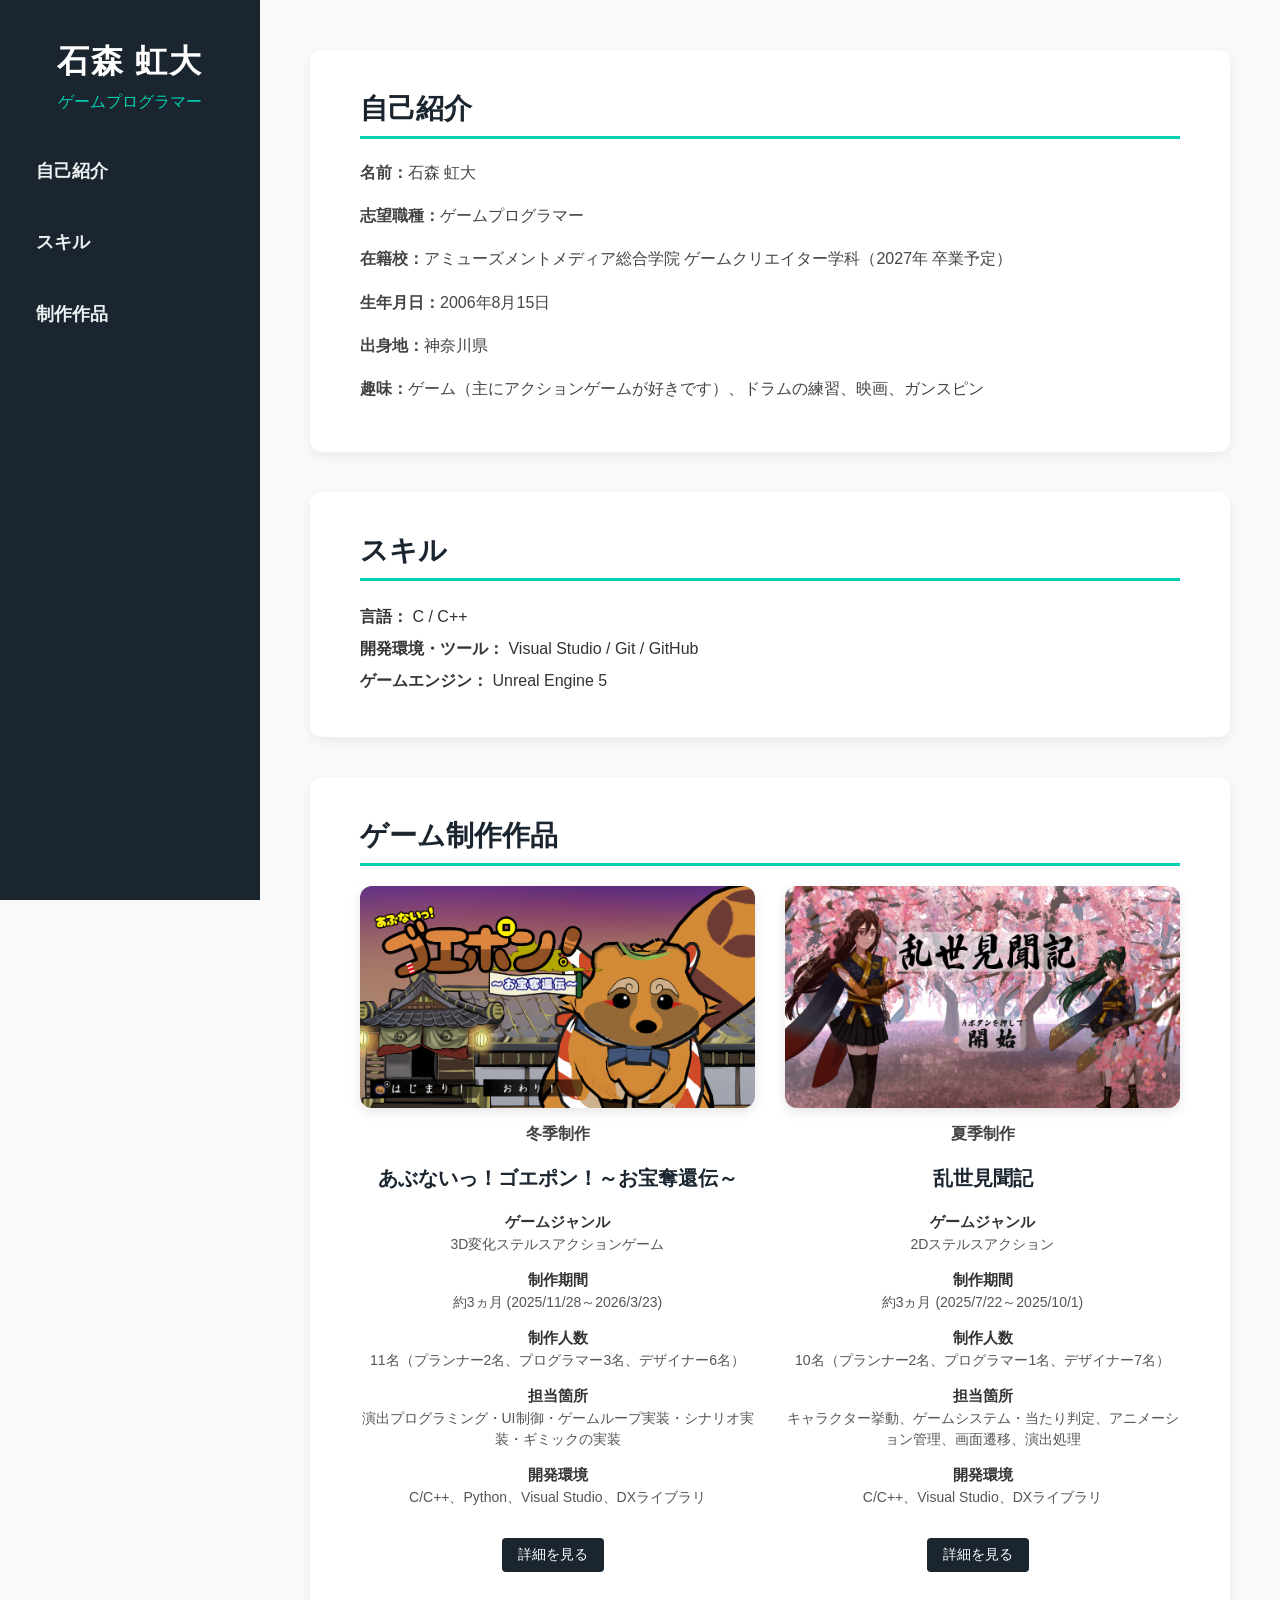
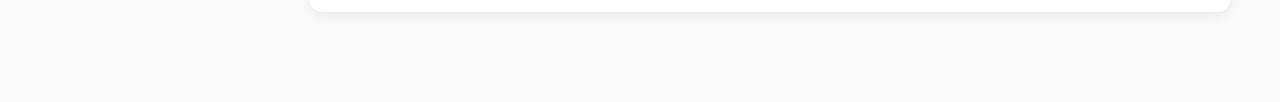
==== index.html @ 545ba7e9 "Update index.html" ====
<!DOCTYPE html>
<html lang="ja">
<head>
    <meta charset="UTF-8">
    <meta name="viewport" content="width=device-width, initial-scale=1.0">
    <title>石森虹大 - ポートフォリオ</title>
    <!-- 外部CSSの読み込み -->
    <link rel="stylesheet" href="style.css">
</head>
<body class="site-body">

    <!-- サイドバー -->
    <aside class="sidebar">
        <h1>石森 虹大</h1>
        <div class="subtitle">ゲームプログラマー</div>
        <nav>
            <ul>
                <li><a href="#about">自己紹介</a></li>
                <li><a href="#skills">スキル</a></li>
                <li><a href="#works">制作作品</a></li>
            </ul>
        </nav>
    </aside>

    <!-- メインエリア -->
    <main class="top-content">

        <!-- 自己紹介 -->
        <section id="about" class="top-section">
            <h2>自己紹介</h2>
            <p><strong>名前：</strong>石森 虹大</p>
            <p><strong>志望職種：</strong>ゲームプログラマー</p>
            <p><strong>在籍校：</strong>アミューズメントメディア総合学院 ゲームクリエイター学科（2027年 卒業予定）</p>
            <p><strong>生年月日：</strong>2006年8月15日</p>
            <p><strong>出身地：</strong>神奈川県</p>
            <p><strong>趣味：</strong>ゲーム（主にアクションゲームが好きです）、ドラムの練習、映画、ガンスピン</p>
        </section>

        <!-- スキル -->
        <section id="skills" class="top-section">
            <h2>スキル</h2>
            <ul class="skill-list">
                <li><strong>言語：</strong> C / C++</li>
                <li><strong>開発環境・ツール：</strong> Visual Studio / Git / GitHub</li>
                <li><strong>ゲームエンジン：</strong> Unreal Engine 5</li>
            </ul>
        </section>

        <!-- 作品紹介 -->
        <section id="works" class="top-section">
            <h2>ゲーム制作作品</h2>
            
            <div class="works-grid">
                <!-- ゴエポン -->
                <article class="work-card">
                    <img src="game1.png" alt="あぶないっ！ゴエポン！～お宝奪還伝～">
                    <div class="work-season">冬季制作</div>
                    <h3 class="work-title">あぶないっ！ゴエポン！～お宝奪還伝～</h3>
                    
                    <div class="work-info-group">
                        <span class="work-info-label">ゲームジャンル</span>
                        <p class="work-info-value">3D変化ステルスアクションゲーム</p>
                    </div>
                    <div class="work-info-group">
                        <span class="work-info-label">制作期間</span>
                        <p class="work-info-value">約3ヵ月 (2025/11/28～2026/3/23)</p>
                    </div>
                    <div class="work-info-group">
                        <span class="work-info-label">制作人数</span>
                        <p class="work-info-value">11名（プランナー2名、プログラマー3名、デザイナー6名）</p>
                    </div>
                    <div class="work-info-group">
                        <span class="work-info-label">担当箇所</span>
                        <p class="work-info-value">演出プログラミング・UI制御・ゲームループ実装・シナリオ実装・ギミックの実装</p>
                    </div>
                    <div class="work-info-group">
                        <span class="work-info-label">開発環境</span>
                        <p class="work-info-value">C/C++、Python、Visual Studio、DXライブラリ</p>
                    </div>

                    <div style="margin-top: 20px;">
                        <a href="goepon.html" class="btn">詳細を見る</a>
                    </div>
                </article>

                <!-- 乱世見聞記 -->
                <article class="work-card">
                    <img src="Ransekenbunki.png" alt="乱世見聞記">
                    <div class="work-season">夏季制作</div>
                    <h3 class="work-title">乱世見聞記</h3>
                    
                    <div class="work-info-group">
                        <span class="work-info-label">ゲームジャンル</span>
                        <p class="work-info-value">2Dステルスアクション</p>
                    </div>
                    <div class="work-info-group">
                        <span class="work-info-label">制作期間</span>
                        <p class="work-info-value">約3ヵ月 (2025/7/22～2025/10/1)</p>
                    </div>
                    <div class="work-info-group">
                        <span class="work-info-label">制作人数</span>
                        <p class="work-info-value">10名（プランナー2名、プログラマー1名、デザイナー7名）</p>
                    </div>
                    <div class="work-info-group">
                        <span class="work-info-label">担当箇所</span>
                        <p class="work-info-value">キャラクター挙動、ゲームシステム・当たり判定、アニメーション管理、画面遷移、演出処理</p>
                    </div>
                    <div class="work-info-group">
                        <span class="work-info-label">開発環境</span>
                        <p class="work-info-value">C/C++、Visual Studio、DXライブラリ</p>
                    </div>

                    <div style="margin-top: 20px;">
                        <a href="ranse.html" class="btn">詳細を見る</a>
                    </div>
                </article>
            </div>
        </section>

    </main>

</body>
</html>
---- style.css ----
@charset "UTF-8";

/* ==========================================================================
   1. 基本・リセット設定
   ========================================================================== */
* {
    box-sizing: border-box;
}

body {
    margin: 0;
    padding: 0;
    font-family: 'Segoe UI', Tahoma, Geneva, Verdana, sans-serif;
    color: #333;
    background-color: #f9f9f9;
}

p {
    font-size: 16px;
    line-height: 1.7;
    color: #444444;
    margin-bottom: 10px;
}

ul {
    line-height: 1.8;
    padding-left: 20px;
    margin-bottom: 20px;
}

/* ==========================================================================
   2. 共通コンポーネント（ボタン・タグ・見出し）
   ========================================================================== */
/* 共通ボタン */
.btn {
    display: inline-block;
    padding: 8px 16px;
    background-color: #1a252f;
    color: #fff;
    text-decoration: none;
    border-radius: 4px;
    font-size: 14px;
    transition: background-color 0.2s;
    margin-right: 10px;
    margin-top: 10px;
}

.btn:hover {
    background-color: #00d1b2;
}

.back-btn {
    background-color: #7f8c8d;
}

/* 技術タグ */
.tech-tag {
    display: inline-block;
    background: #eef9f6;
    color: #009688;
    padding: 4px 10px;
    border-radius: 4px;
    font-size: 13px;
    font-weight: bold;
    margin-right: 6px;
    margin-top: 5px;
}

/* 詳細ページの見出し */
.main-title {
    font-size: 32px;
    color: #1a252f;
    border-bottom: 3px solid #00d1b2;
    padding-bottom: 8px;
    margin-top: 20px;
}

.section-title {
    font-size: 26px;
    color: #1a252f;
    border-bottom: 3px solid #00d1b2;
    padding-bottom: 8px;
    margin-top: 60px;
    margin-bottom: 25px;
}

.detail-h2 {
    font-size: 24px;
    color: #2c3e50;
    margin-top: 35px;
    margin-bottom: 15px;
    width: fit-content;
    border-left: 6px solid #00d1b2;
    padding-left: 14px;
    border-bottom: 2px solid #ccc;
    padding-bottom: 6px;
}

.detail-h3 {
    font-size: 20px;
    color: #333333;
    margin-top: 35px;
    margin-bottom: 10px;
    font-weight: bold;
}

/* ==========================================================================
   3. index.html（TOPページ）用レイアウト
   ========================================================================== */
.site-body {
    display: flex;
}

/* サイドバー */
.sidebar {
    width: 260px;
    background-color: #1a252f;
    color: #ffffff;
    min-height: 100vh;
    padding: 30px 20px;
    position: fixed;
    top: 0;
    left: 0;
}

.sidebar h1 {
    font-size: 32px;
    font-weight: bold;
    text-align: center;
    margin: 10px 0 8px 0;
    letter-spacing: 2px;
}

.sidebar .subtitle {
    font-size: 16px;
    color: #00d1b2;
    text-align: center;
    margin-bottom: 30px;
}

.sidebar nav ul {
    list-style: none;
    padding: 0;
    margin: 0;
}

.sidebar nav li {
    margin-bottom: 15px;
}

.sidebar nav a {
    color: #ecf0f1;
    text-decoration: none;
    font-weight: bold;
    display: block;
    font-size: 18px;
    padding: 12px 16px;
    border-radius: 4px;
    transition: background-color 0.2s, color 0.2s;
}

.sidebar nav a:hover {
    background-color: #2c3e50;
    color: #00d1b2;
}

/* TOPコンテンツエリア */
.top-content {
    margin-left: 260px;
    width: calc(100% - 260px);
    max-width: 1200px;
    padding: 50px;
}

.top-section {
    background: #ffffff;
    padding: 40px 50px;
    margin-bottom: 40px;
    border-radius: 12px;
    box-shadow: 0 4px 12px rgba(0,0,0,0.06);
}

.top-section h2 {
    font-size: 28px;
    color: #1a252f;
    border-bottom: 3px solid #00d1b2;
    padding-bottom: 8px;
    margin-top: 0;
    margin-bottom: 20px;
}

.skill-list {
    list-style: none;
    padding: 0;
    margin: 0;
    line-height: 2;
}

/* 作品カード（TOP） */
.works-grid {
    display: grid;
    grid-template-columns: repeat(2, 1fr);
    gap: 30px;
    margin-top: 20px;
}

.work-card {
    background-color: #ffffff;
    text-align: center;
    padding: 0;
}

.work-card img {
    width: 100%;
    height: auto;
    border-radius: 12px;
    box-shadow: 0 4px 12px rgba(0, 0, 0, 0.1);
    display: block;
    margin: 0 auto 16px auto;
}

.work-season {
    font-size: 16px;
    font-weight: bold;
    color: #444;
    margin-bottom: 8px;
}

.work-title {
    font-size: 20px;
    font-weight: bold;
    color: #1a252f;
    margin-bottom: 20px;
    min-height: 28px;
}

.work-info-group {
    margin-bottom: 16px;
}

.work-info-label {
    font-weight: bold;
    font-size: 15px;
    color: #333;
    display: block;
    margin-bottom: 2px;
}

.work-info-value {
    font-size: 14px;
    color: #555;
    line-height: 1.5;
    margin: 0;
}

/* ==========================================================================
   4. 詳細ページ共通レイアウト（goepon.html / ranse.html）
   ========================================================================== */
.container {
    max-width: 800px;
    margin: 0 auto;
    background: #ffffff;
    padding: 40px;
    border-radius: 8px;
    box-shadow: 0 2px 5px rgba(0,0,0,0.05);
}

.header-img {
    width: 100%;
    max-width: 600px;
    height: auto;
    border-radius: 6px;
    margin: 20px auto;
    display: block;
}

.appeal-gif {
    max-width: 600px;
    width: 100%;
    height: auto;
    display: block;
    margin: 20px auto;
    border-radius: 8px;
    box-shadow: 0 4px 12px rgba(0, 0, 0, 0.1);
}

/* メディア表示グリッド（動画・Tiled画像用） */
.media-grid {
    display: flex;
    flex-wrap: wrap;
    gap: 16px;
    justify-content: center;
    margin: 20px 0 30px 0;
}

.media-item {
    flex: 1;
    min-width: 200px;
    max-width: 300px;
    text-align: center;
    margin: 0;
}

.media-item video, 
.media-item img {
    width: 100%;
    height: auto;
    border-radius: 8px;
    box-shadow: 0 4px 12px rgba(0, 0, 0, 0.1);
}

.media-caption {
    font-size: 15px;
    font-weight: bold;
    margin-top: 8px;
    color: #555;
}

.two-column-grid {
    display: flex;
    gap: 20px;
    justify-content: center;
    margin: 20px 0;
}

.two-column-grid .media-item {
    max-width: 48%;
}

.image-container {
    margin: 20px 0;
    text-align: center;
}

.portfolio-img {
    max-width: 100%;
    height: auto;
    border-radius: 6px;
}

/* ==========================================================================
   5. レスポンシブ対応 (スマホ表示)
   ========================================================================== */
@media (max-width: 768px) {
    .site-body {
        flex-direction: column;
    }
    .sidebar {
        position: relative;
        width: 100%;
        min-height: auto;
    }
    .top-content {
        margin-left: 0;
        width: 100%;
        padding: 20px;
    }
    .works-grid {
        grid-template-columns: 1fr;
    }
    .two-column-grid .media-item {
        max-width: 100%;
    }
}
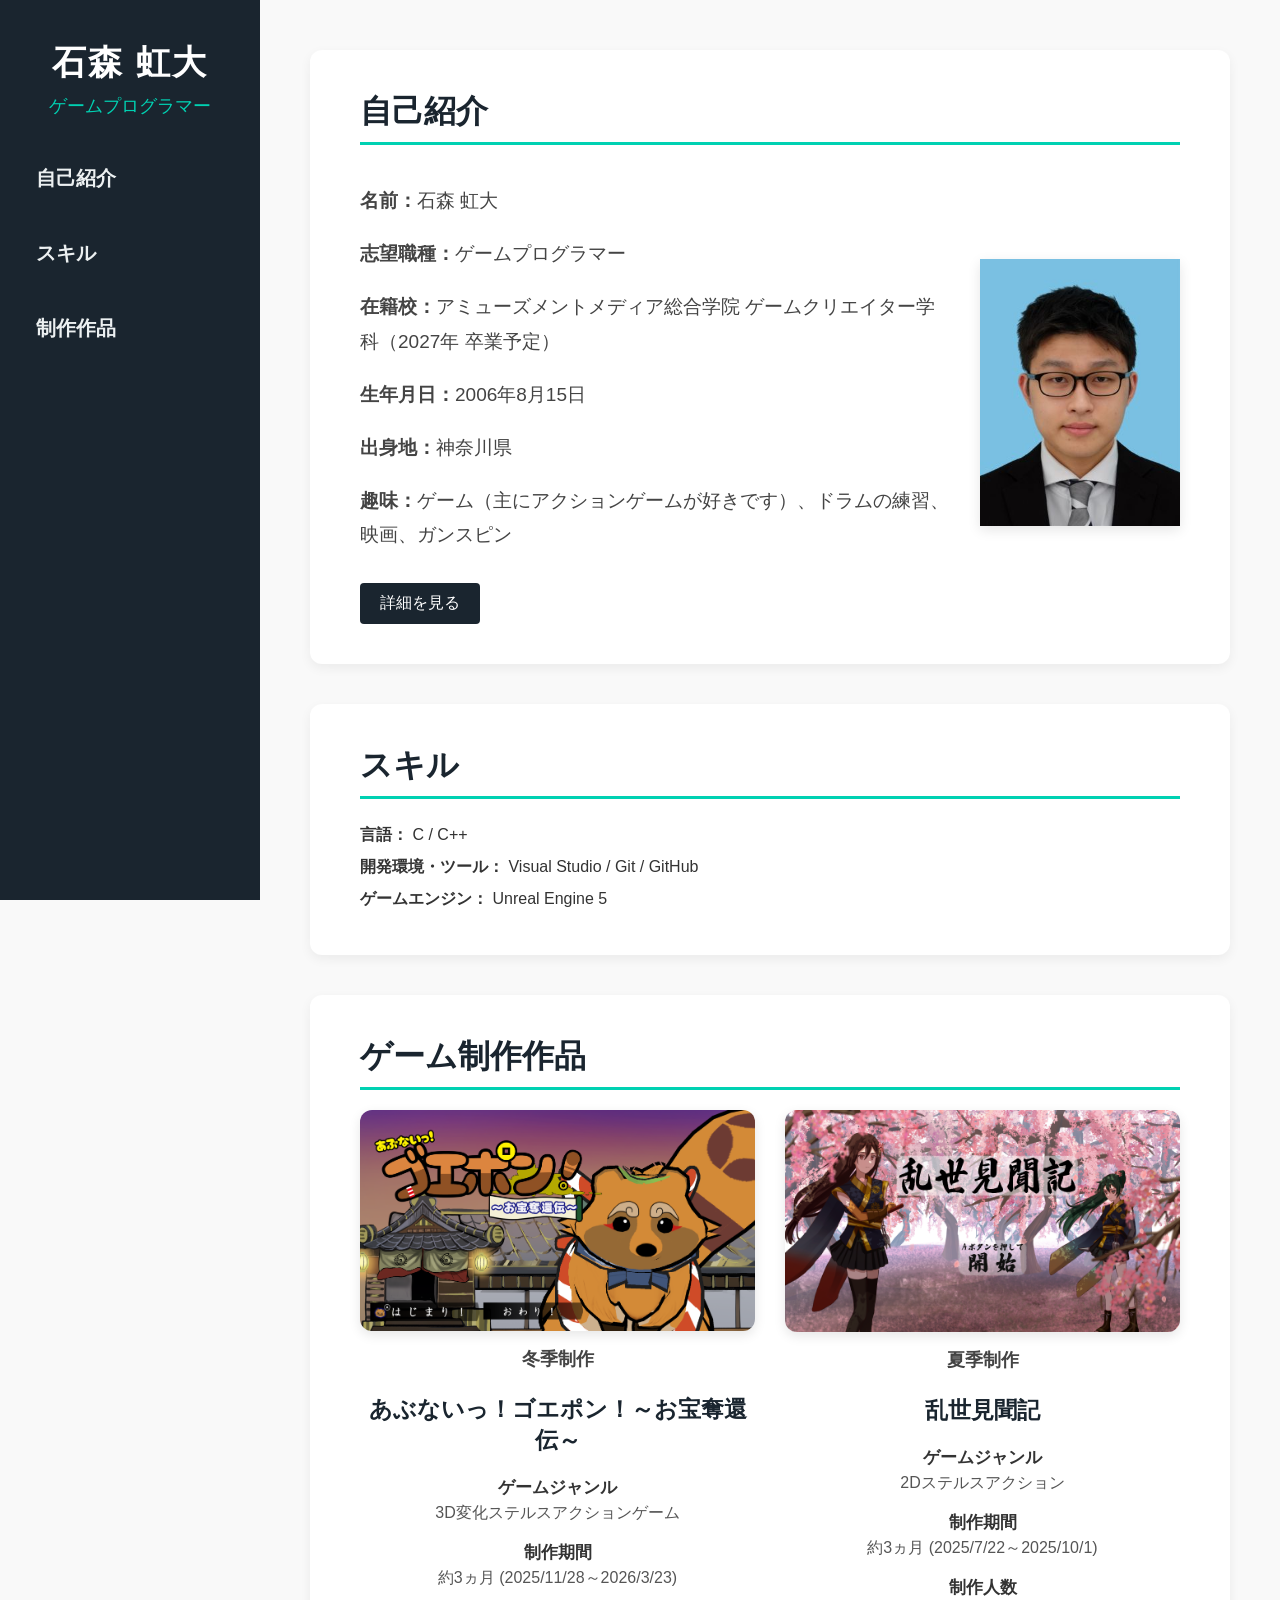
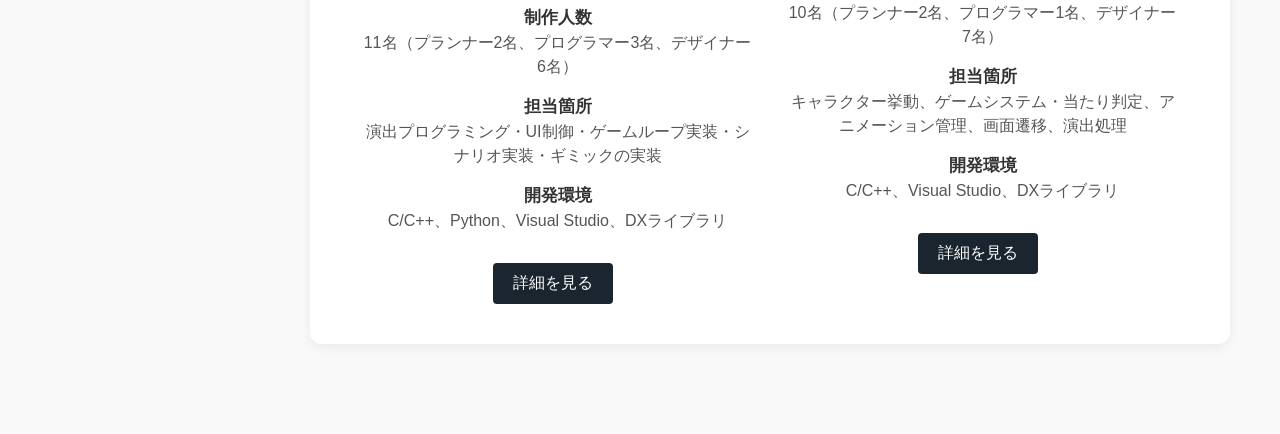
==== commit d054d09f: "石森虹大の詳細ページ 基礎の部分を記入 ゲーム,映画以外の趣味のことを記入完了 次回は残りの写真を書くのとゲーム映画のことを書く" ====
--- a/index.html
+++ b/index.html
@@ -28,12 +28,26 @@
         <!-- 自己紹介 -->
         <section id="about" class="top-section">
             <h2>自己紹介</h2>
-            <p><strong>名前：</strong>石森 虹大</p>
-            <p><strong>志望職種：</strong>ゲームプログラマー</p>
-            <p><strong>在籍校：</strong>アミューズメントメディア総合学院 ゲームクリエイター学科（2027年 卒業予定）</p>
-            <p><strong>生年月日：</strong>2006年8月15日</p>
-            <p><strong>出身地：</strong>神奈川県</p>
-            <p><strong>趣味：</strong>ゲーム（主にアクションゲームが好きです）、ドラムの練習、映画、ガンスピン</p>
+            <div class="about-container">
+                <!-- 写真エリア -->
+                <div class="about-image">
+                    <img src="res/profile.png" alt="石森 虹大の写真">
+                </div>
+                <!-- テキストエリア -->
+                <div class="about-text">
+                    <p><strong>名前：</strong>石森 虹大</p>
+                    <p><strong>志望職種：</strong>ゲームプログラマー</p>
+                    <p><strong>在籍校：</strong>アミューズメントメディア総合学院 ゲームクリエイター学科（2027年 卒業予定）</p>
+                    <p><strong>生年月日：</strong>2006年8月15日</p>
+                    <p><strong>出身地：</strong>神奈川県</p>
+                    <p><strong>趣味：</strong>ゲーム（主にアクションゲームが好きです）、ドラムの練習、映画、ガンスピン</p>
+
+                    <!-- 詳細情報 -->
+                    <div style="margin-top: 20px;">
+                        <a href="mypage.html" class="btn">詳細を見る</a>
+                    </div>
+                </div>
+            </div>
         </section>
 
         <!-- スキル -->
@@ -49,14 +63,14 @@
         <!-- 作品紹介 -->
         <section id="works" class="top-section">
             <h2>ゲーム制作作品</h2>
-            
+
             <div class="works-grid">
                 <!-- ゴエポン -->
                 <article class="work-card">
                     <img src="game1.png" alt="あぶないっ！ゴエポン！～お宝奪還伝～">
                     <div class="work-season">冬季制作</div>
                     <h3 class="work-title">あぶないっ！ゴエポン！～お宝奪還伝～</h3>
-                    
+
                     <div class="work-info-group">
                         <span class="work-info-label">ゲームジャンル</span>
                         <p class="work-info-value">3D変化ステルスアクションゲーム</p>
@@ -88,7 +102,7 @@
                     <img src="Ransekenbunki.png" alt="乱世見聞記">
                     <div class="work-season">夏季制作</div>
                     <h3 class="work-title">乱世見聞記</h3>
-                    
+
                     <div class="work-info-group">
                         <span class="work-info-label">ゲームジャンル</span>
                         <p class="work-info-value">2Dステルスアクション</p>
--- a/style.css
+++ b/style.css
@@ -3,11 +3,13 @@
 /* ==========================================================================
    1. 基本・リセット設定
    ========================================================================== */
-* {
+*
+{
     box-sizing: border-box;
 }
 
-body {
+body
+{
     margin: 0;
     padding: 0;
     font-family: 'Segoe UI', Tahoma, Geneva, Verdana, sans-serif;
@@ -15,14 +17,16 @@
     background-color: #f9f9f9;
 }
 
-p {
-    font-size: 16px;
-    line-height: 1.7;
+p
+{
+    font-size: 19px;
+    line-height: 1.8;
     color: #444444;
     margin-bottom: 10px;
 }
 
-ul {
+ul
+{
     line-height: 1.8;
     padding-left: 20px;
     margin-bottom: 20px;
@@ -32,51 +36,57 @@
    2. 共通コンポーネント（ボタン・タグ・見出し）
    ========================================================================== */
 /* 共通ボタン */
-.btn {
+.btn
+{
     display: inline-block;
-    padding: 8px 16px;
+    padding: 10px 20px;
     background-color: #1a252f;
     color: #fff;
     text-decoration: none;
     border-radius: 4px;
-    font-size: 14px;
+    font-size: 16px;
     transition: background-color 0.2s;
     margin-right: 10px;
     margin-top: 10px;
 }
 
-.btn:hover {
-    background-color: #00d1b2;
-}
-
-.back-btn {
+    .btn:hover
+    {
+        background-color: #00d1b2;
+    }
+
+.back-btn
+{
     background-color: #7f8c8d;
 }
 
 /* 技術タグ */
-.tech-tag {
+.tech-tag
+{
     display: inline-block;
     background: #eef9f6;
     color: #009688;
     padding: 4px 10px;
     border-radius: 4px;
-    font-size: 13px;
+    font-size: 15px;
     font-weight: bold;
     margin-right: 6px;
     margin-top: 5px;
 }
 
 /* 詳細ページの見出し */
-.main-title {
-    font-size: 32px;
+.main-title
+{
+    font-size: 36px;
     color: #1a252f;
     border-bottom: 3px solid #00d1b2;
     padding-bottom: 8px;
     margin-top: 20px;
 }
 
-.section-title {
-    font-size: 26px;
+.section-title
+{
+    font-size: 30px;
     color: #1a252f;
     border-bottom: 3px solid #00d1b2;
     padding-bottom: 8px;
@@ -84,8 +94,9 @@
     margin-bottom: 25px;
 }
 
-.detail-h2 {
-    font-size: 24px;
+.detail-h2
+{
+    font-size: 28px;
     color: #2c3e50;
     margin-top: 35px;
     margin-bottom: 15px;
@@ -96,8 +107,9 @@
     padding-bottom: 6px;
 }
 
-.detail-h3 {
-    font-size: 20px;
+.detail-h3
+{
+    font-size: 23px;
     color: #333333;
     margin-top: 35px;
     margin-bottom: 10px;
@@ -107,12 +119,14 @@
 /* ==========================================================================
    3. index.html（TOPページ）用レイアウト
    ========================================================================== */
-.site-body {
+.site-body
+{
     display: flex;
 }
 
 /* サイドバー */
-.sidebar {
+.sidebar
+{
     width: 260px;
     background-color: #1a252f;
     color: #ffffff;
@@ -123,56 +137,64 @@
     left: 0;
 }
 
-.sidebar h1 {
-    font-size: 32px;
-    font-weight: bold;
-    text-align: center;
-    margin: 10px 0 8px 0;
-    letter-spacing: 2px;
-}
-
-.sidebar .subtitle {
-    font-size: 16px;
-    color: #00d1b2;
-    text-align: center;
-    margin-bottom: 30px;
-}
-
-.sidebar nav ul {
-    list-style: none;
-    padding: 0;
-    margin: 0;
-}
-
-.sidebar nav li {
-    margin-bottom: 15px;
-}
-
-.sidebar nav a {
-    color: #ecf0f1;
-    text-decoration: none;
-    font-weight: bold;
-    display: block;
-    font-size: 18px;
-    padding: 12px 16px;
-    border-radius: 4px;
-    transition: background-color 0.2s, color 0.2s;
-}
-
-.sidebar nav a:hover {
-    background-color: #2c3e50;
-    color: #00d1b2;
-}
+    .sidebar h1
+    {
+        font-size: 34px;
+        font-weight: bold;
+        text-align: center;
+        margin: 10px 0 8px 0;
+        letter-spacing: 2px;
+    }
+
+    .sidebar .subtitle
+    {
+        font-size: 18px;
+        color: #00d1b2;
+        text-align: center;
+        margin-bottom: 30px;
+    }
+
+    .sidebar nav ul
+    {
+        list-style: none;
+        padding: 0;
+        margin: 0;
+    }
+
+    .sidebar nav li
+    {
+        margin-bottom: 15px;
+    }
+
+    .sidebar nav a
+    {
+        color: #ecf0f1;
+        text-decoration: none;
+        font-weight: bold;
+        display: block;
+        font-size: 20px;
+        padding: 12px 16px;
+        border-radius: 4px;
+        transition: background-color 0.2s, color 0.2s;
+    }
+
+        .sidebar nav a:hover
+        {
+            background-color: #2c3e50;
+            color: #00d1b2;
+        }
 
 /* TOPコンテンツエリア */
-.top-content {
+.top-content
+{
     margin-left: 260px;
     width: calc(100% - 260px);
     max-width: 1200px;
     padding: 50px;
 }
 
-.top-section {
+.top-section
+{
     background: #ffffff;
     padding: 40px 50px;
     margin-bottom: 40px;
@@ -180,16 +202,18 @@
     box-shadow: 0 4px 12px rgba(0,0,0,0.06);
 }
 
-.top-section h2 {
-    font-size: 28px;
-    color: #1a252f;
-    border-bottom: 3px solid #00d1b2;
-    padding-bottom: 8px;
-    margin-top: 0;
-    margin-bottom: 20px;
-}
-
-.skill-list {
+    .top-section h2
+    {
+        font-size: 32px;
+        color: #1a252f;
+        border-bottom: 3px solid #00d1b2;
+        padding-bottom: 8px;
+        margin-top: 0;
+        margin-bottom: 20px;
+    }
+
+.skill-list
+{
     list-style: none;
     padding: 0;
     margin: 0;
@@ -197,57 +221,65 @@
 }
 
 /* 作品カード（TOP） */
-.works-grid {
+.works-grid
+{
     display: grid;
     grid-template-columns: repeat(2, 1fr);
     gap: 30px;
     margin-top: 20px;
 }
 
-.work-card {
+.work-card
+{
     background-color: #ffffff;
     text-align: center;
     padding: 0;
 }
 
-.work-card img {
-    width: 100%;
-    height: auto;
-    border-radius: 12px;
-    box-shadow: 0 4px 12px rgba(0, 0, 0, 0.1);
-    display: block;
-    margin: 0 auto 16px auto;
-}
-
-.work-season {
-    font-size: 16px;
+    .work-card img
+    {
+        width: 100%;
+        height: auto;
+        border-radius: 12px;
+        box-shadow: 0 4px 12px rgba(0, 0, 0, 0.1);
+        display: block;
+        margin: 0 auto 16px auto;
+    }
+
+.work-season
+{
+    font-size: 18px;
     font-weight: bold;
     color: #444;
     margin-bottom: 8px;
 }
 
-.work-title {
-    font-size: 20px;
+.work-title
+{
+    font-size: 23px;
     font-weight: bold;
     color: #1a252f;
     margin-bottom: 20px;
     min-height: 28px;
 }
 
-.work-info-group {
+.work-info-group
+{
     margin-bottom: 16px;
 }
 
-.work-info-label {
-    font-weight: bold;
-    font-size: 15px;
+.work-info-label
+{
+    font-weight: bold;
+    font-size: 17px;
     color: #333;
     display: block;
     margin-bottom: 2px;
 }
 
-.work-info-value {
-    font-size: 14px;
+.work-info-value
+{
+    font-size: 16px;
     color: #555;
     line-height: 1.5;
     margin: 0;
@@ -256,7 +288,8 @@
 /* ==========================================================================
    4. 詳細ページ共通レイアウト（goepon.html / ranse.html）
    ========================================================================== */
-.container {
+.container
+{
     max-width: 800px;
     margin: 0 auto;
     background: #ffffff;
@@ -265,7 +298,8 @@
     box-shadow: 0 2px 5px rgba(0,0,0,0.05);
 }
 
-.header-img {
+.header-img
+{
     width: 100%;
     max-width: 600px;
     height: auto;
@@ -274,7 +308,8 @@
     display: block;
 }
 
-.appeal-gif {
+.appeal-gif
+{
     max-width: 600px;
     width: 100%;
     height: auto;
@@ -285,7 +320,8 @@
 }
 
 /* メディア表示グリッド（動画・Tiled画像用） */
-.media-grid {
+.media-grid
+{
     display: flex;
     flex-wrap: wrap;
     gap: 16px;
@@ -293,7 +329,8 @@
     margin: 20px 0 30px 0;
 }
 
-.media-item {
+.media-item
+{
     flex: 1;
     min-width: 200px;
     max-width: 300px;
@@ -301,64 +338,110 @@
     margin: 0;
 }
 
-.media-item video, 
-.media-item img {
-    width: 100%;
-    height: auto;
-    border-radius: 8px;
-    box-shadow: 0 4px 12px rgba(0, 0, 0, 0.1);
-}
-
-.media-caption {
-    font-size: 15px;
+    .media-item video,
+    .media-item img
+    {
+        width: 100%;
+        height: auto;
+        border-radius: 8px;
+        box-shadow: 0 4px 12px rgba(0, 0, 0, 0.1);
+    }
+
+.media-caption
+{
+    font-size: 17px;
     font-weight: bold;
     margin-top: 8px;
     color: #555;
 }
 
-.two-column-grid {
+.two-column-grid
+{
     display: flex;
     gap: 20px;
     justify-content: center;
     margin: 20px 0;
 }
 
-.two-column-grid .media-item {
-    max-width: 48%;
-}
-
-.image-container {
+    .two-column-grid .media-item
+    {
+        max-width: 48%;
+    }
+
+.image-container
+{
     margin: 20px 0;
     text-align: center;
 }
 
-.portfolio-img {
+.portfolio-img
+{
     max-width: 100%;
     height: auto;
     border-radius: 6px;
 }
 
+
+.about-container
+{
+    display: flex;
+    flex-direction: row-reverse; /* ←画像を右側に配置 */
+    align-items: center; /* 垂直中央揃え */
+    justify-content: space-between;
+    gap: 30px; /* 画像とテキストの間隔 */
+}
+
+.about-image img
+{
+    width: 200px;        /* 幅を指定 */
+    height: auto;        /* 高さを自動にして元の比率を維持 */
+    object-fit: contain; /* 画像の縦横比を一切崩さず全体を表示 */
+    box-shadow: 0 4px 12px rgba(0, 0, 0, 0.1);
+    flex-shrink: 0;      /* 幅が小さく潰れるのを防止 */
+}
+
+.about-text
+{
+    flex: 1;
+}
+
 /* ==========================================================================
    5. レスポンシブ対応 (スマホ表示)
    ========================================================================== */
-@media (max-width: 768px) {
-    .site-body {
+@media (max-width: 768px)
+{
+    .site-body
+    {
         flex-direction: column;
     }
-    .sidebar {
+
+    .sidebar
+    {
         position: relative;
         width: 100%;
         min-height: auto;
     }
-    .top-content {
+
+    .top-content
+    {
         margin-left: 0;
         width: 100%;
         padding: 20px;
     }
-    .works-grid {
+
+    .works-grid
+    {
         grid-template-columns: 1fr;
     }
-    .two-column-grid .media-item {
+
+    .two-column-grid .media-item
+    {
         max-width: 100%;
     }
-}
+
+    .about-container
+    {
+        flex-direction: column;
+        text-align: center;
+    }
+}
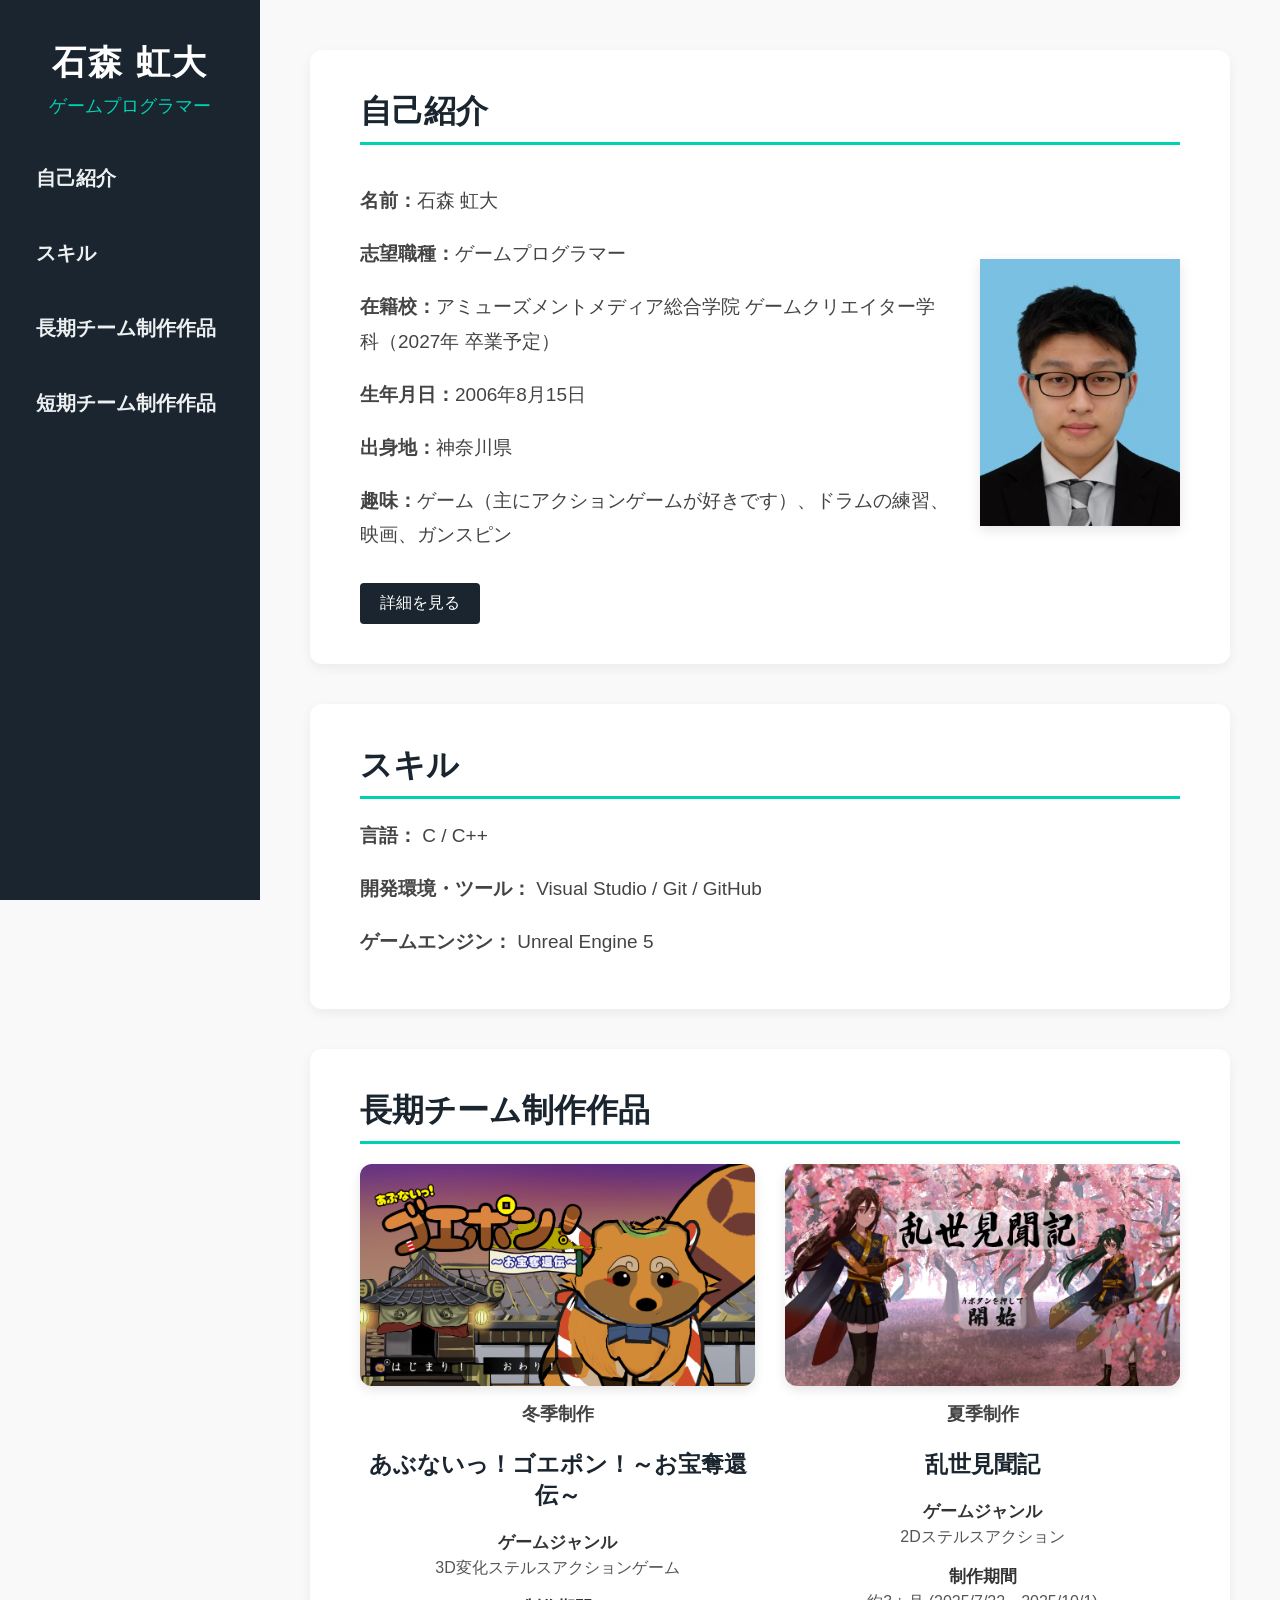
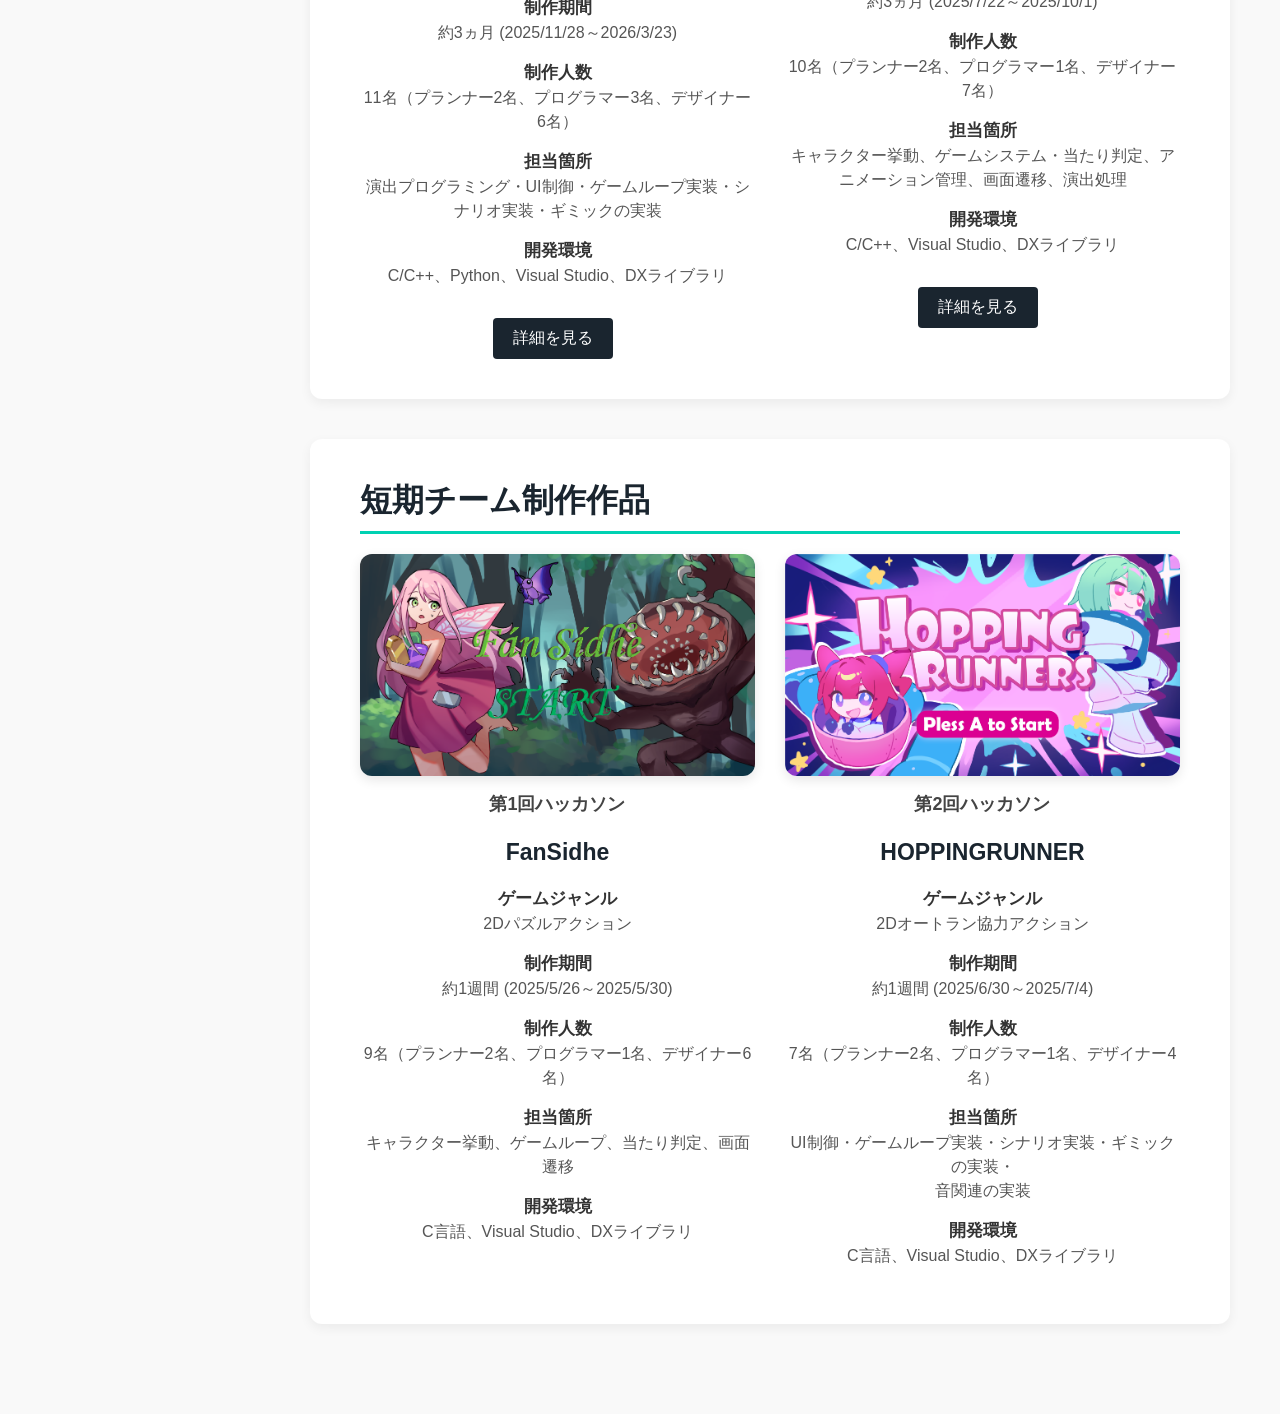
==== commit 3fa08102: "個人製作の欄を追加" ====
--- a/index.html
+++ b/index.html
@@ -17,7 +17,8 @@
             <ul>
                 <li><a href="#about">自己紹介</a></li>
                 <li><a href="#skills">スキル</a></li>
-                <li><a href="#works">制作作品</a></li>
+                <li><a href="#works_1">長期チーム制作作品</a></li>
+                <li><a href="#works_2">短期チーム制作作品</a></li>
             </ul>
         </nav>
     </aside>
@@ -53,16 +54,18 @@
         <!-- スキル -->
         <section id="skills" class="top-section">
             <h2>スキル</h2>
-            <ul class="skill-list">
-                <li><strong>言語：</strong> C / C++</li>
-                <li><strong>開発環境・ツール：</strong> Visual Studio / Git / GitHub</li>
-                <li><strong>ゲームエンジン：</strong> Unreal Engine 5</li>
-            </ul>
+            <div class="about-text">
+                <ul class="skill-list">
+                    <p><strong>言語：</strong> C / C++</p>
+                    <p><strong>開発環境・ツール：</strong> Visual Studio / Git / GitHub</p>
+                    <p><strong>ゲームエンジン：</strong> Unreal Engine 5</p>
+                </ul>
+            </div>
         </section>
 
         <!-- 作品紹介 -->
-        <section id="works" class="top-section">
-            <h2>ゲーム制作作品</h2>
+        <section id="works_1" class="top-section">
+            <h2>長期チーム制作作品</h2>
 
             <div class="works-grid">
                 <!-- ゴエポン -->
@@ -131,6 +134,105 @@
             </div>
         </section>
 
+        <section id="works_2" class="top-section">
+            <h2>短期チーム制作作品</h2>
+
+            <div class="works-grid">
+                <!-- FanSidhe -->
+                <article class="work-card">
+                    <img src="res/FanSidhe.png" alt="FanSidhe">
+                    <div class="work-season">第1回ハッカソン</div>
+                    <h3 class="work-title">FanSidhe</h3>
+
+                    <div class="work-info-group">
+                        <span class="work-info-label">
+                            ゲームジャンル
+                        </span>
+                        <p class="work-info-value">
+                            2Dパズルアクション
+                        </p>
+                    </div>
+                    <div class="work-info-group">
+                        <span class="work-info-label">
+                            制作期間
+                        </span>
+                        <p class="work-info-value">
+                            約1週間 (2025/5/26～2025/5/30)
+                        </p>
+                    </div>
+                    <div class="work-info-group">
+                        <span class="work-info-label">
+                            制作人数
+                        </span>
+                        <p class="work-info-value">
+                            9名（プランナー2名、プログラマー1名、デザイナー6名）
+                        </p>
+                    </div>
+                    <div class="work-info-group">
+                        <span class="work-info-label">担当箇所</span>
+                        <p class="work-info-value">キャラクター挙動、ゲームループ、当たり判定、画面遷移</p>
+                    </div>
+                    <div class="work-info-group">
+                        <span class="work-info-label">開発環境</span>
+                        <p class="work-info-value">
+                            C言語、Visual Studio、DXライブラリ
+                        </p>
+                    </div>
+                </article>
+
+                <article class="work-card">
+                    <img src="res/HOPPINGRUNNER.png" alt="HOPPINGRUNNER">
+                    <div class="work-season">
+                        第2回ハッカソン
+                    </div>
+                    <h3 class="work-title">
+                        HOPPINGRUNNER
+                    </h3>
+
+                    <div class="work-info-group">
+                        <span class="work-info-label">
+                            ゲームジャンル
+                        </span>
+                        <p class="work-info-value">
+                            2Dオートラン協力アクション
+                        </p>
+                    </div>
+                    <div class="work-info-group">
+                        <span class="work-info-label">制作期間</span>
+                        <p class="work-info-value">
+                            約1週間 (2025/6/30～2025/7/4)
+                        </p>
+                    </div>
+                    <div class="work-info-group">
+                        <span class="work-info-label">
+                            制作人数
+                        </span>
+                        <p class="work-info-value">
+                            7名（プランナー2名、プログラマー1名、デザイナー4名）
+                        </p>
+                    </div>
+                    <div class="work-info-group">
+                        <span class="work-info-label">
+                            担当箇所
+                        </span>
+                        <p class="work-info-value">
+                            UI制御・ゲームループ実装・シナリオ実装・ギミックの実装・
+                            <br>音関連の実装
+                        </p>
+                    </div>
+                    <div class="work-info-group">
+                        <span class="work-info-label">
+                            開発環境
+                        </span>
+                        <p class="work-info-value">
+                            C言語、Visual Studio、DXライブラリ
+                        </p>
+                    </div>
+                </article>
+
+            </div>
+        </section>
+
     </main>
 
 </body>
--- a/style.css
+++ b/style.css
@@ -355,6 +355,20 @@
     color: #555;
 }
 
+/* ギミック表示（宝箱・まきものを横並び） */
+.gimmick-grid
+{
+    display: grid;
+    grid-template-columns: repeat(2, minmax(0, 1fr));
+    gap: 20px;
+    margin: 20px 0 30px 0;
+}
+
+    .gimmick-grid .media-item
+    {
+        max-width: none;
+    }
+
 .two-column-grid
 {
     display: flex;
@@ -393,11 +407,11 @@
 
 .about-image img
 {
-    width: 200px;        /* 幅を指定 */
-    height: auto;        /* 高さを自動にして元の比率を維持 */
+    width: 200px; /* 幅を指定 */
+    height: auto; /* 高さを自動にして元の比率を維持 */
     object-fit: contain; /* 画像の縦横比を一切崩さず全体を表示 */
     box-shadow: 0 4px 12px rgba(0, 0, 0, 0.1);
-    flex-shrink: 0;      /* 幅が小さく潰れるのを防止 */
+    flex-shrink: 0; /* 幅が小さく潰れるのを防止 */
 }
 
 .about-text
@@ -439,6 +453,11 @@
         max-width: 100%;
     }
 
+    .gimmick-grid
+    {
+        grid-template-columns: 1fr;
+    }
+
     .about-container
     {
         flex-direction: column;
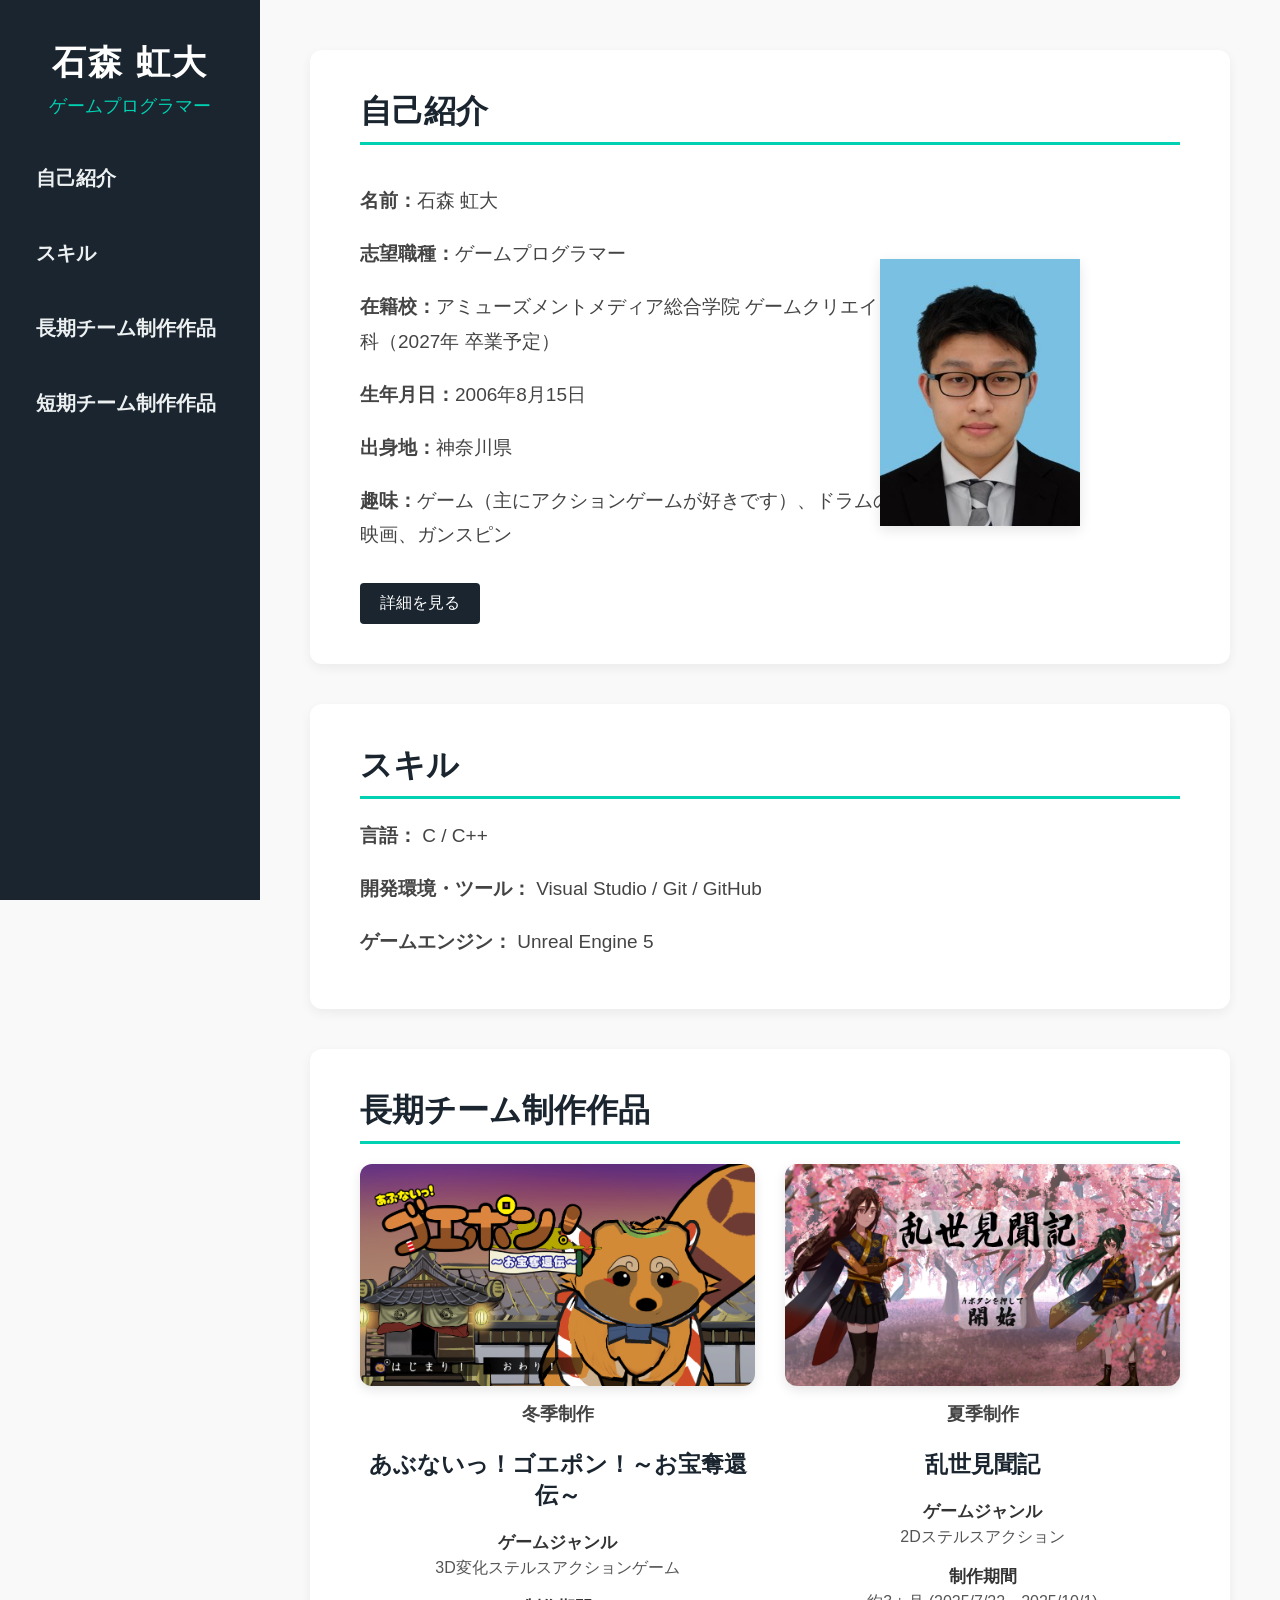
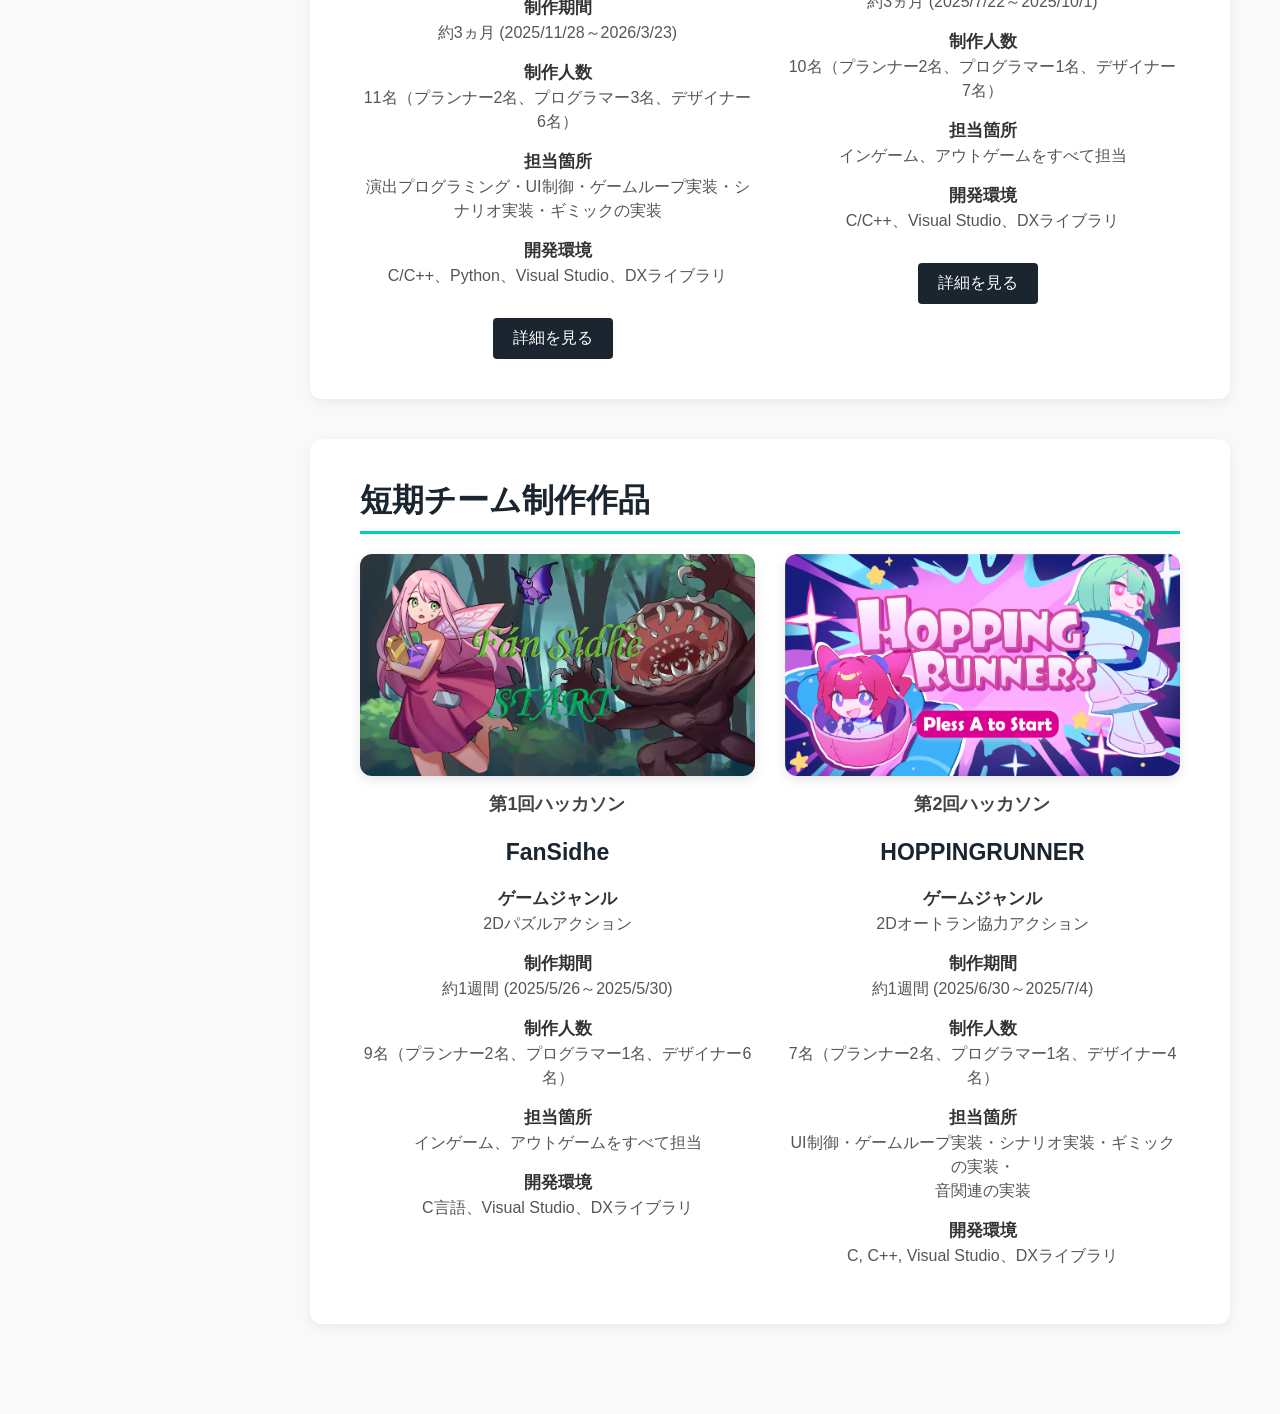
==== commit a7ce65fd: "枠のサイズ変更" ====
--- a/index.html
+++ b/index.html
@@ -120,7 +120,7 @@
                     </div>
                     <div class="work-info-group">
                         <span class="work-info-label">担当箇所</span>
-                        <p class="work-info-value">キャラクター挙動、ゲームシステム・当たり判定、アニメーション管理、画面遷移、演出処理</p>
+                        <p class="work-info-value">インゲーム、アウトゲームをすべて担当</p>
                     </div>
                     <div class="work-info-group">
                         <span class="work-info-label">開発環境</span>
@@ -170,7 +170,7 @@
                     </div>
                     <div class="work-info-group">
                         <span class="work-info-label">担当箇所</span>
-                        <p class="work-info-value">キャラクター挙動、ゲームループ、当たり判定、画面遷移</p>
+                        <p class="work-info-value">インゲーム、アウトゲームをすべて担当</p>
                     </div>
                     <div class="work-info-group">
                         <span class="work-info-label">開発環境</span>
@@ -225,7 +225,7 @@
                             開発環境
                         </span>
                         <p class="work-info-value">
-                            C言語、Visual Studio、DXライブラリ
+                            C, C++, Visual Studio、DXライブラリ
                         </p>
                     </div>
                 </article>
--- a/style.css
+++ b/style.css
@@ -189,7 +189,7 @@
 {
     margin-left: 260px;
     width: calc(100% - 260px);
-    max-width: 1200px;
+    max-width: 1400px;
     padding: 50px;
 }
 
@@ -355,20 +355,6 @@
     color: #555;
 }
 
-/* ギミック表示（宝箱・まきものを横並び） */
-.gimmick-grid
-{
-    display: grid;
-    grid-template-columns: repeat(2, minmax(0, 1fr));
-    gap: 20px;
-    margin: 20px 0 30px 0;
-}
-
-    .gimmick-grid .media-item
-    {
-        max-width: none;
-    }
-
 .two-column-grid
 {
     display: flex;
@@ -405,13 +391,18 @@
     gap: 30px; /* 画像とテキストの間隔 */
 }
 
+.about-image
+{
+    transform: translateX(-100px);
+}
+
 .about-image img
 {
-    width: 200px; /* 幅を指定 */
-    height: auto; /* 高さを自動にして元の比率を維持 */
+    width: 200px;        /* 幅を指定 */
+    height: auto;        /* 高さを自動にして元の比率を維持 */
     object-fit: contain; /* 画像の縦横比を一切崩さず全体を表示 */
     box-shadow: 0 4px 12px rgba(0, 0, 0, 0.1);
-    flex-shrink: 0; /* 幅が小さく潰れるのを防止 */
+    flex-shrink: 0;      /* 幅が小さく潰れるのを防止 */
 }
 
 .about-text
@@ -453,11 +444,6 @@
         max-width: 100%;
     }
 
-    .gimmick-grid
-    {
-        grid-template-columns: 1fr;
-    }
-
     .about-container
     {
         flex-direction: column;
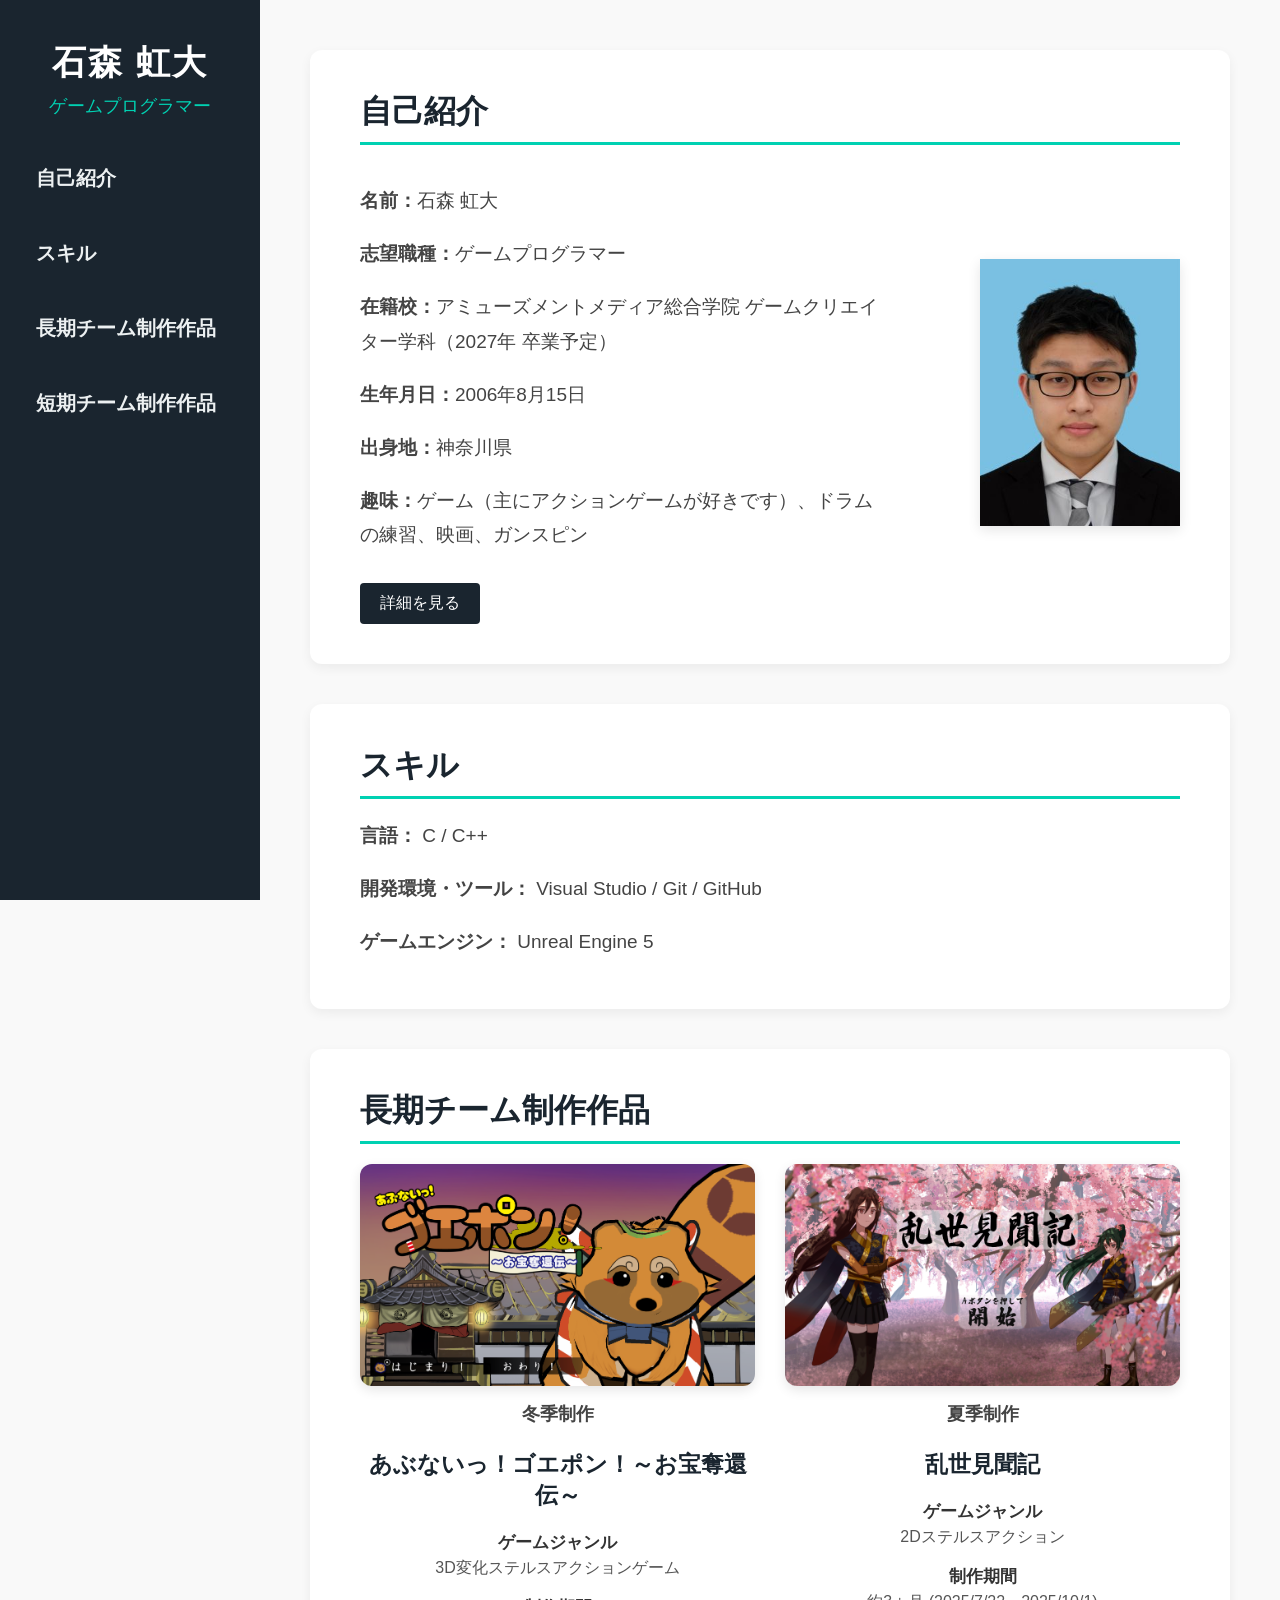
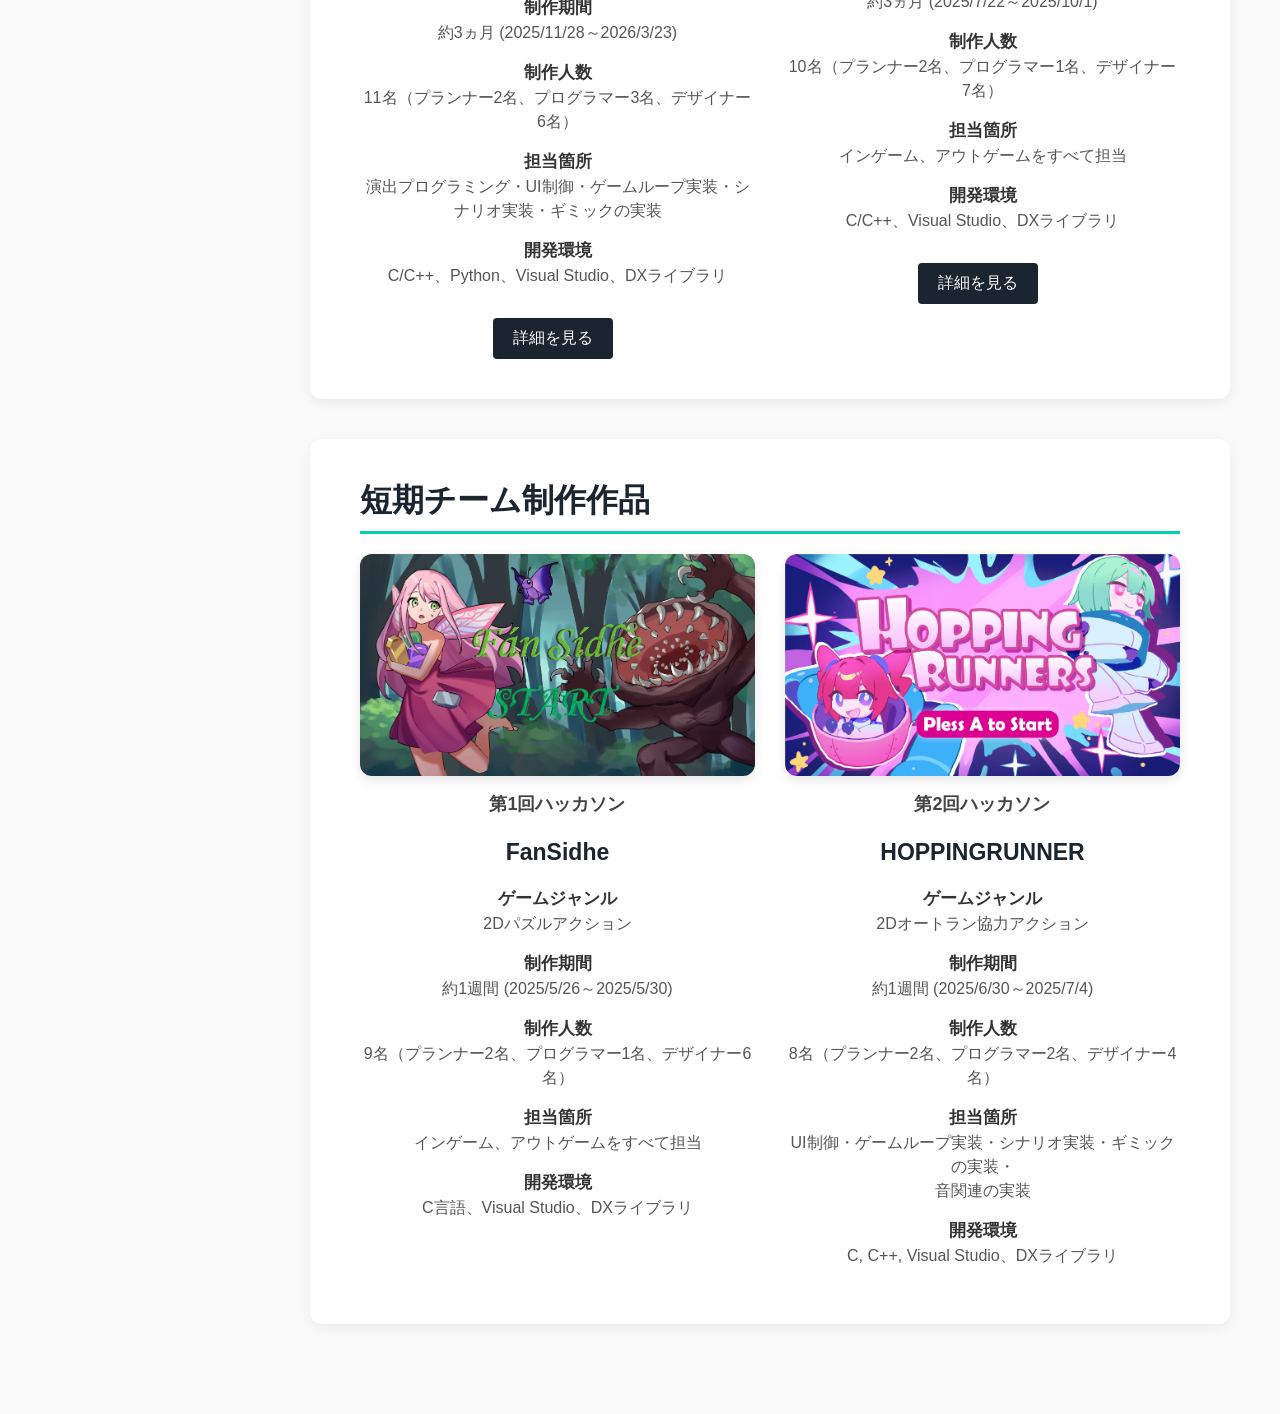
==== commit 55163e01: "人数修正" ====
--- a/index.html
+++ b/index.html
@@ -208,7 +208,7 @@
                             制作人数
                         </span>
                         <p class="work-info-value">
-                            7名（プランナー2名、プログラマー1名、デザイナー4名）
+                            8名（プランナー2名、プログラマー2名、デザイナー4名）
                         </p>
                     </div>
                     <div class="work-info-group">
--- a/style.css
+++ b/style.css
@@ -385,29 +385,24 @@
 .about-container
 {
     display: flex;
-    flex-direction: row-reverse; /* ←画像を右側に配置 */
+    flex-direction: row-reverse; /* 画像を右に配置 */
     align-items: center; /* 垂直中央揃え */
-    justify-content: space-between;
-    gap: 30px; /* 画像とテキストの間隔 */
-}
-
-.about-image
-{
-    transform: translateX(-100px);
+    justify-content: flex-end; /* 全体を左寄せにしてテキストと写真を近づける */
+    gap: 100px; /* テキストと写真の間隔（ここでお好きな幅に調整できます） */
 }
 
 .about-image img
 {
-    width: 200px;        /* 幅を指定 */
-    height: auto;        /* 高さを自動にして元の比率を維持 */
+    width: 200px; /* 幅を指定 */
+    height: auto; /* 高さを自動にして元の比率を維持 */
     object-fit: contain; /* 画像の縦横比を一切崩さず全体を表示 */
     box-shadow: 0 4px 12px rgba(0, 0, 0, 0.1);
-    flex-shrink: 0;      /* 幅が小さく潰れるのを防止 */
+    flex-shrink: 0; /* 幅が小さく潰れるのを防止 */
 }
 
 .about-text
 {
-    flex: 1;
+    /* flex: 1; を削除（幅の自動拡張を解除） */
 }
 
 /* ==========================================================================
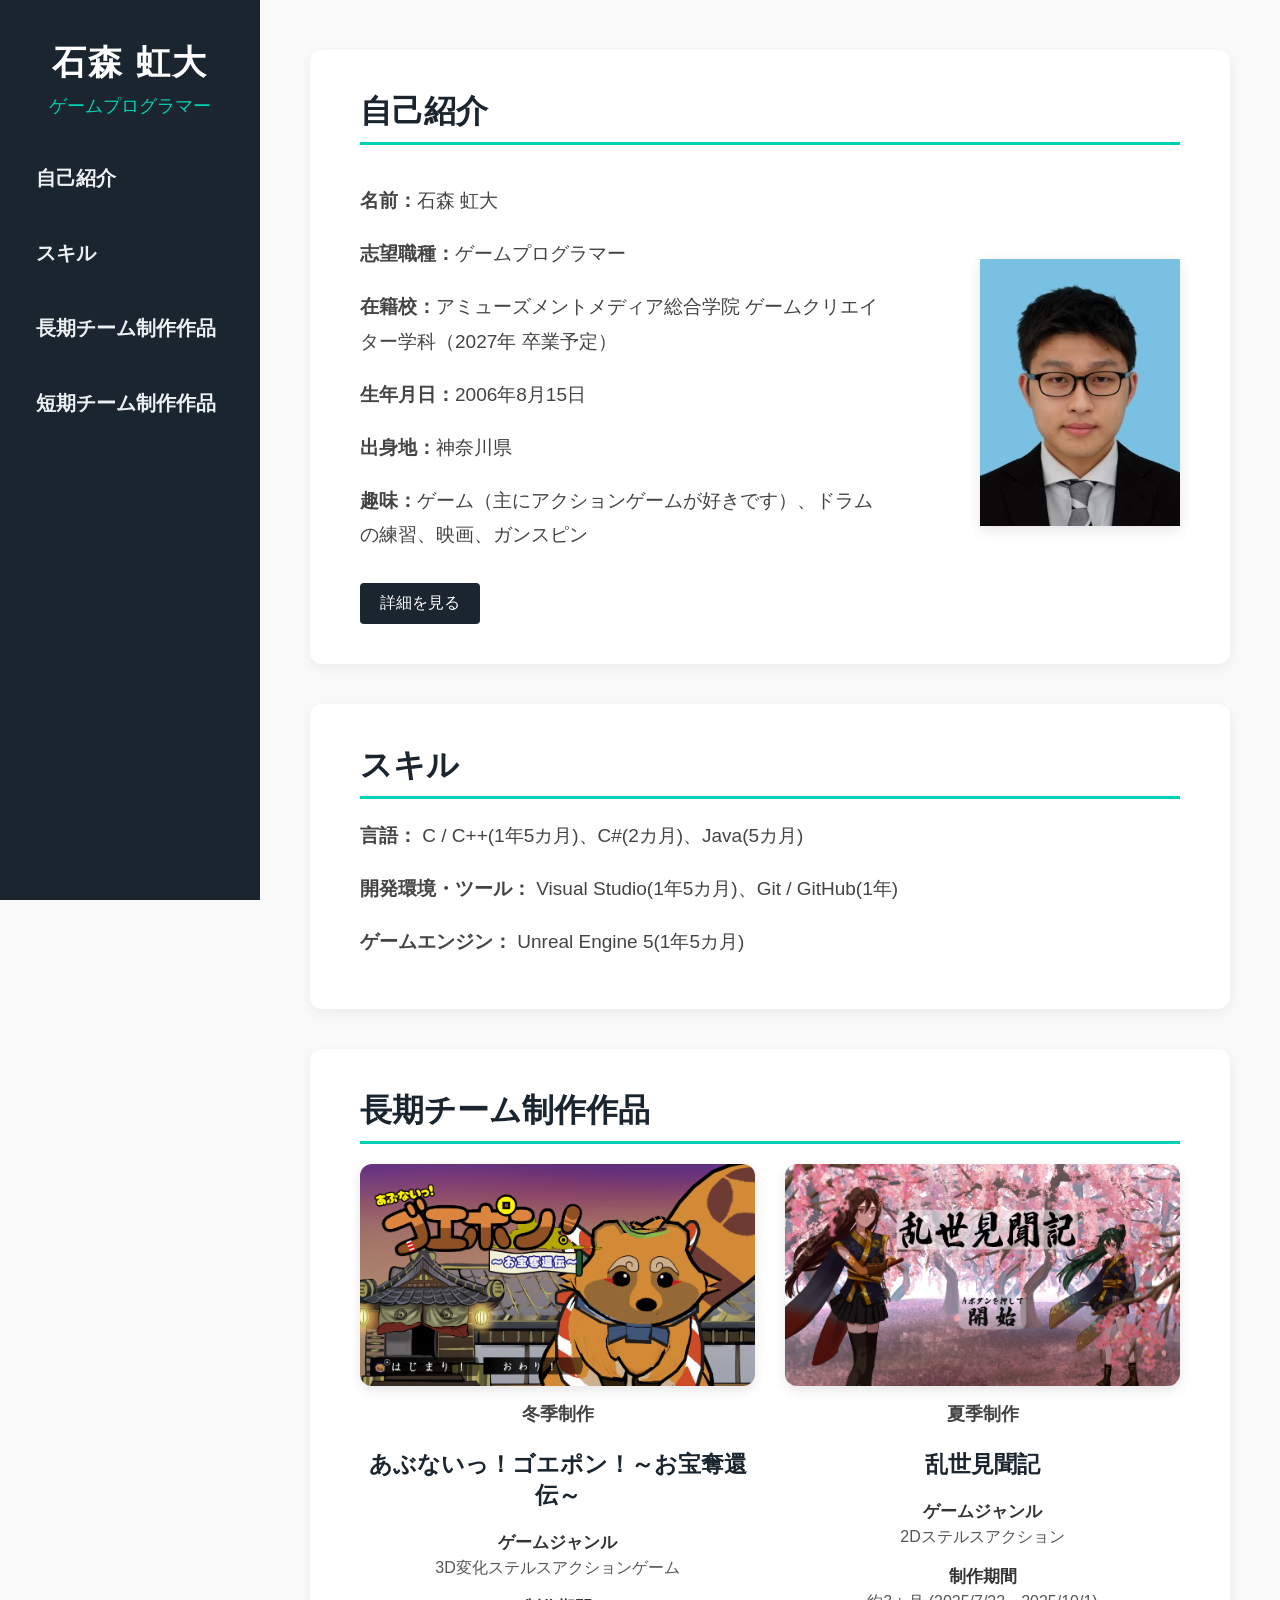
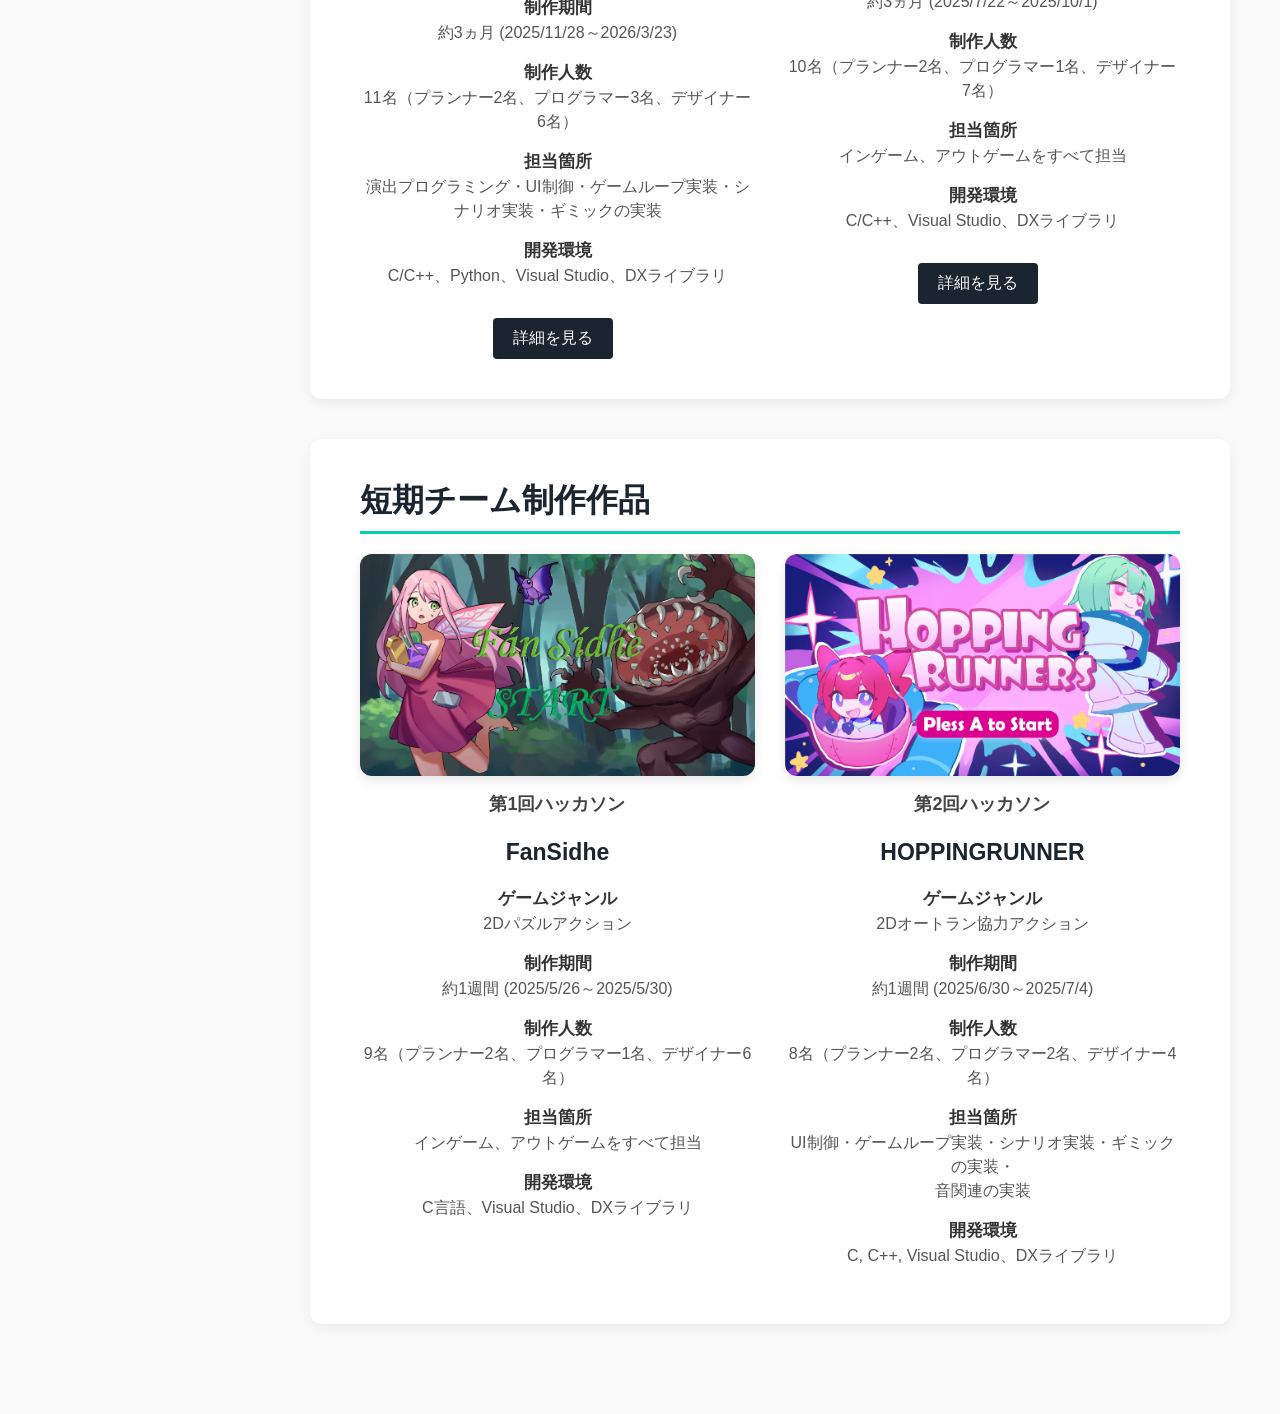
==== commit 3753bce4: "スキルに年数を追加" ====
--- a/index.html
+++ b/index.html
@@ -56,9 +56,9 @@
             <h2>スキル</h2>
             <div class="about-text">
                 <ul class="skill-list">
-                    <p><strong>言語：</strong> C / C++</p>
-                    <p><strong>開発環境・ツール：</strong> Visual Studio / Git / GitHub</p>
-                    <p><strong>ゲームエンジン：</strong> Unreal Engine 5</p>
+                    <p><strong>言語：</strong> C / C++(1年5カ月)、C#(2カ月)、Java(5カ月)</p>
+                    <p><strong>開発環境・ツール：</strong> Visual Studio(1年5カ月)、Git / GitHub(1年)</p>
+                    <p><strong>ゲームエンジン：</strong> Unreal Engine 5(1年5カ月)</p>
                 </ul>
             </div>
         </section>
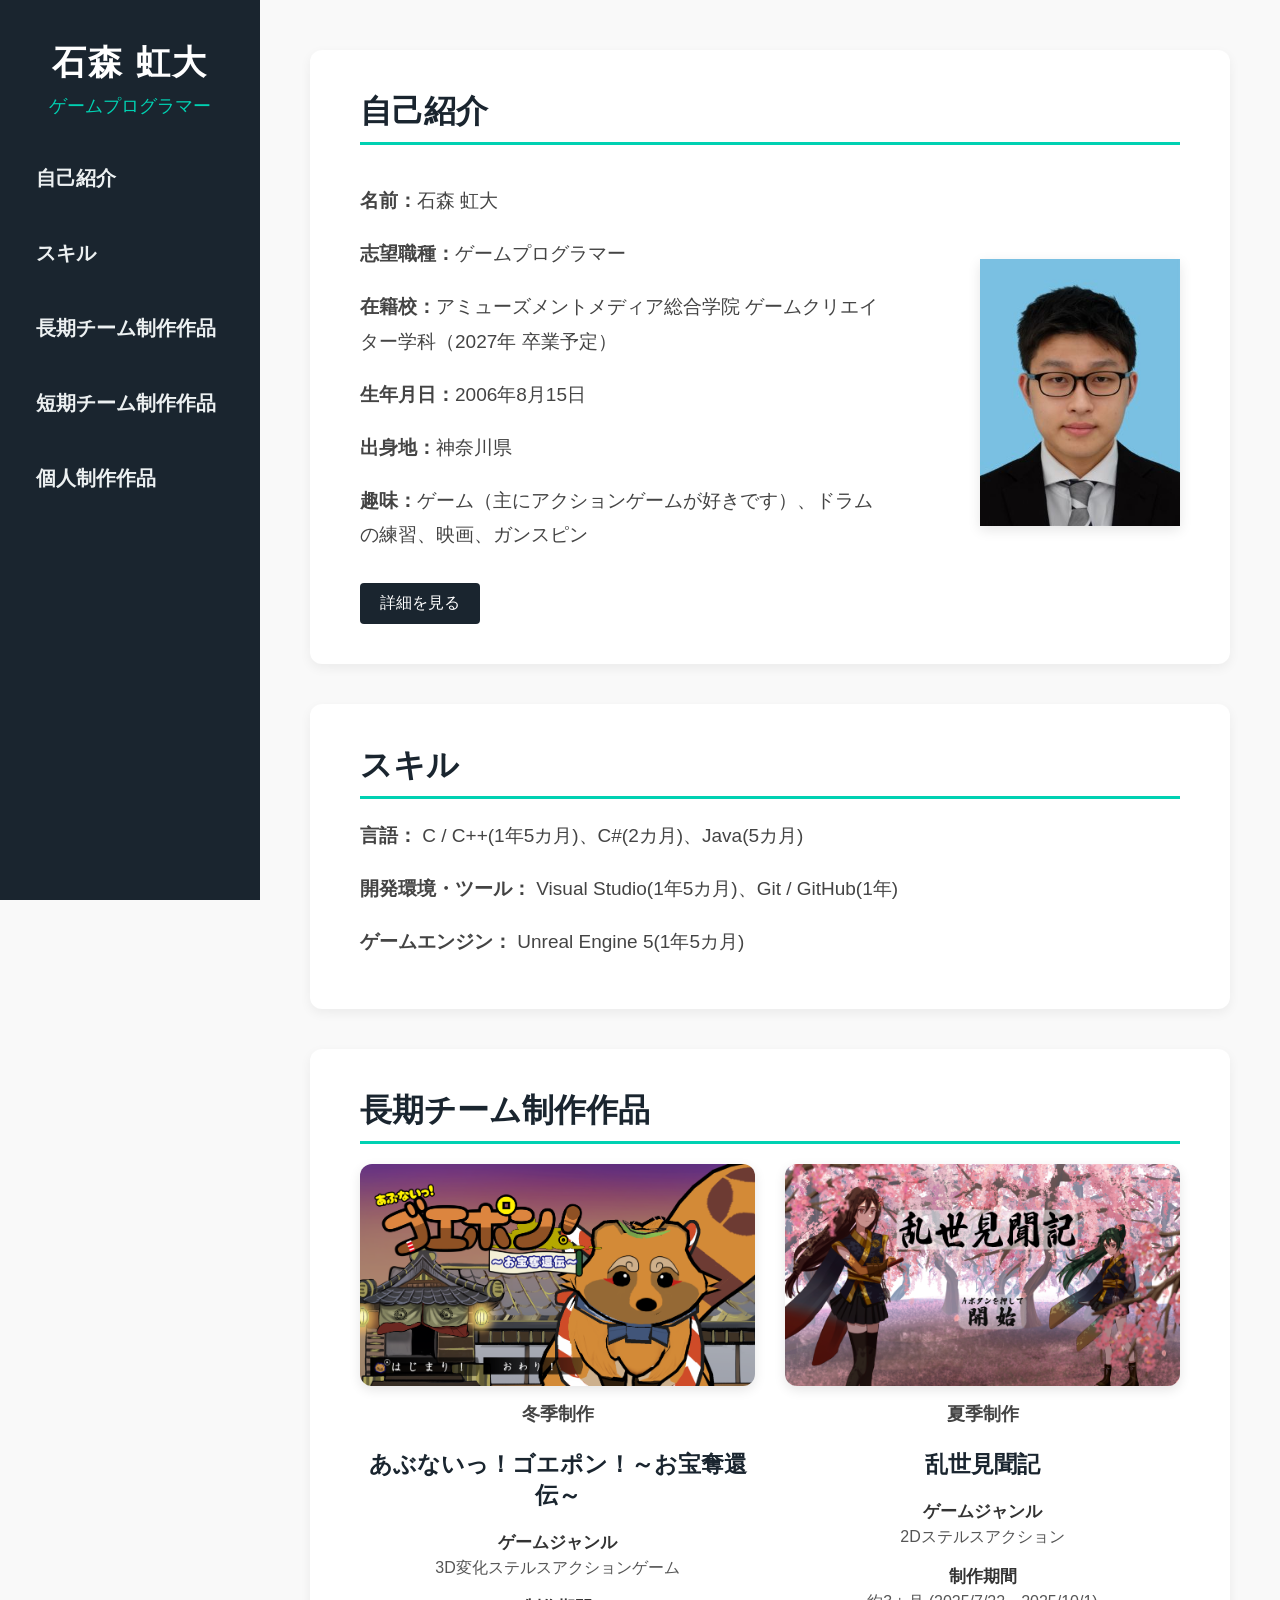
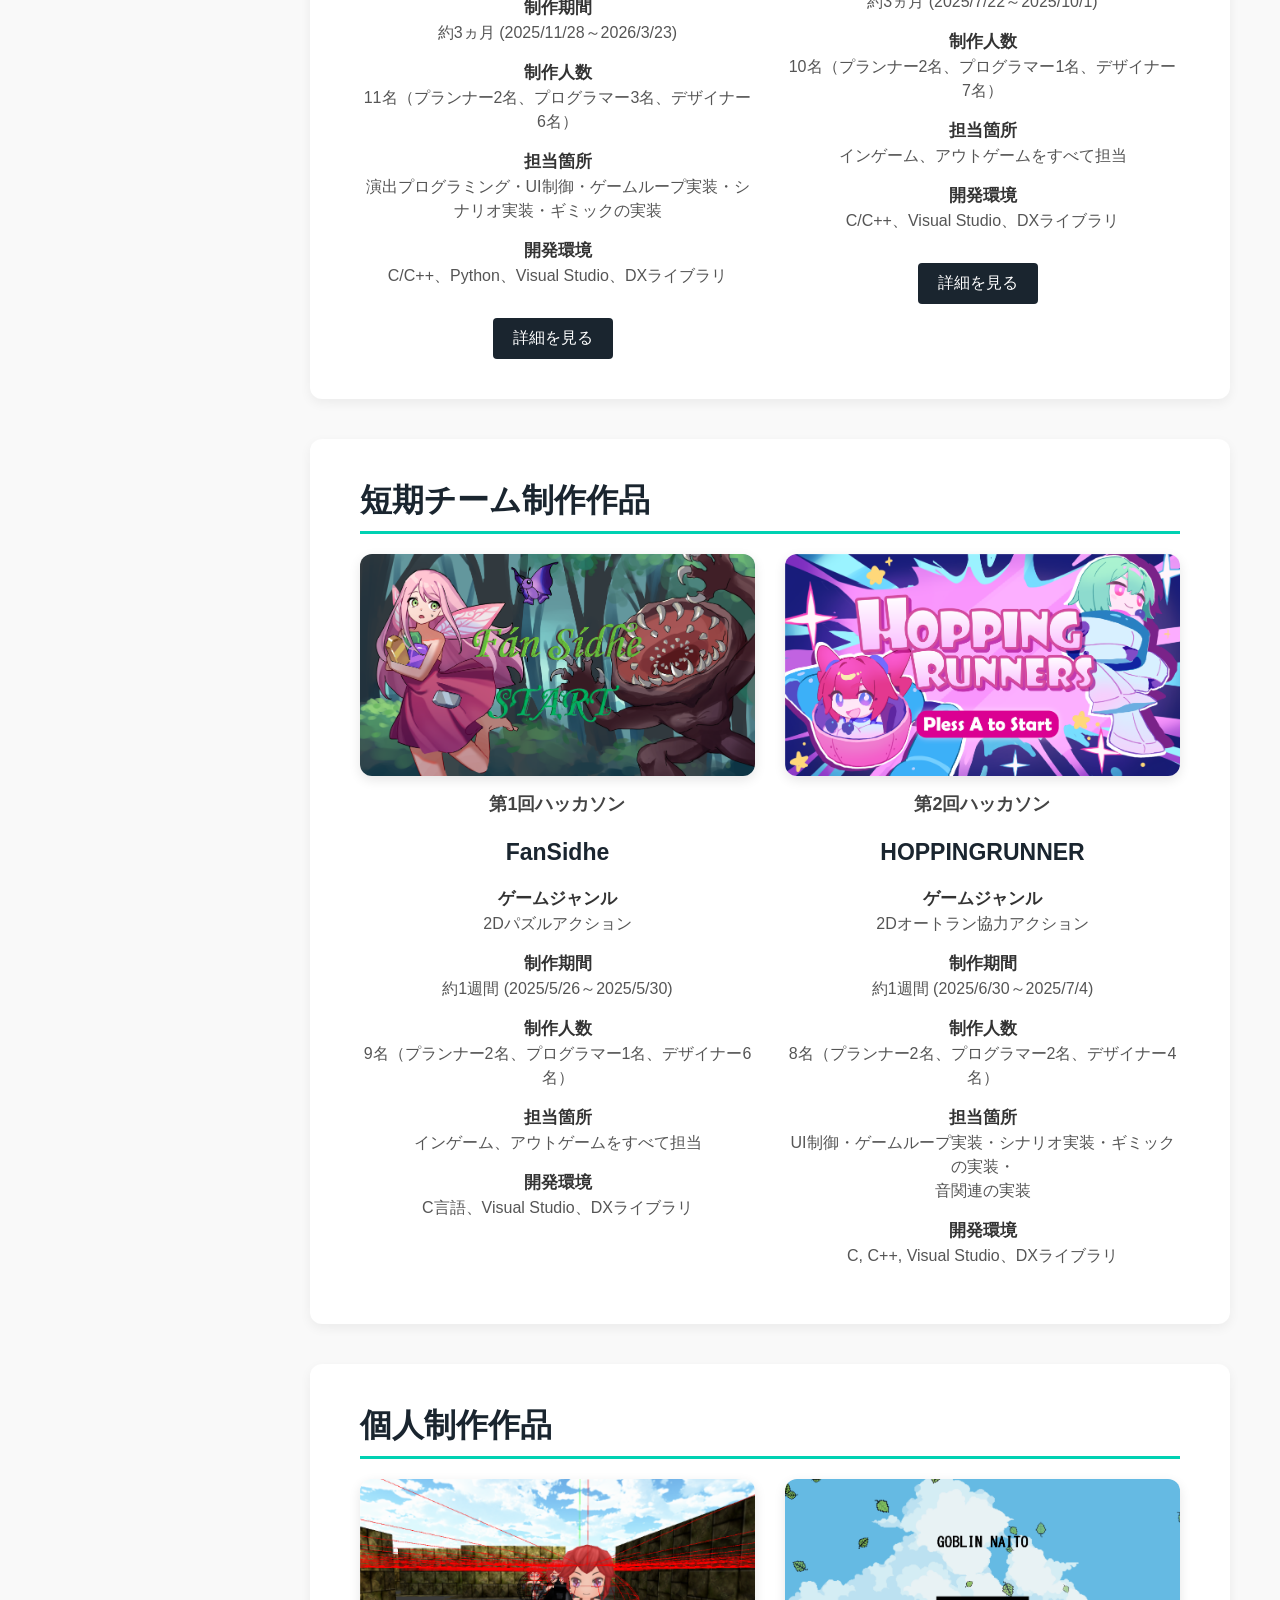
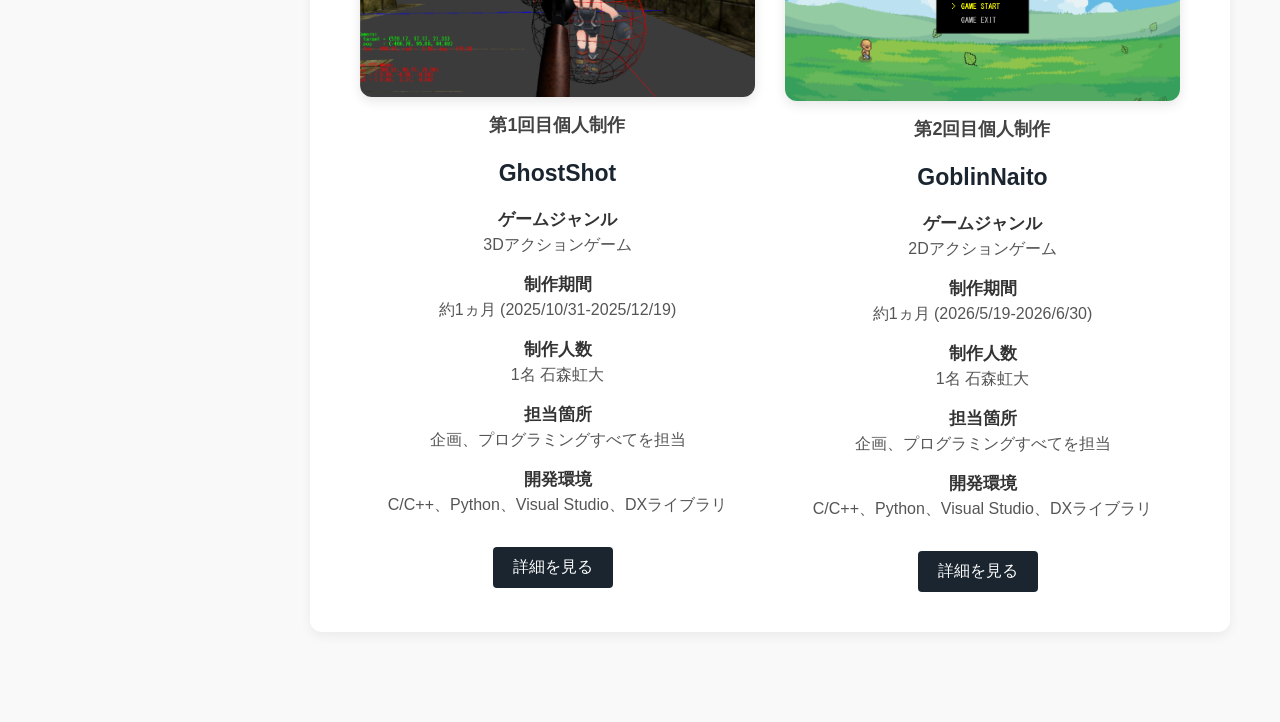
==== commit b4414668: "個人制作の基本情報を記入 なかみはこれから" ====
--- a/index.html
+++ b/index.html
@@ -19,6 +19,7 @@
                 <li><a href="#skills">スキル</a></li>
                 <li><a href="#works_1">長期チーム制作作品</a></li>
                 <li><a href="#works_2">短期チーム制作作品</a></li>
+                <li><a href="#works_3">個人制作作品</a></li>
             </ul>
         </nav>
     </aside>
@@ -233,6 +234,77 @@
             </div>
         </section>
 
+        <section id="works_3" class="top-section">
+            <h2>個人制作作品</h2>
+
+            <div class="works-grid">
+
+                <!-- GhostShot -->
+                <article class="work-card">
+                    <img src="res/GhostShot.png" alt="GhostShot">
+                    <div class="work-season">第1回目個人制作</div>
+                    <h3 class="work-title">GhostShot</h3>
+
+                    <div class="work-info-group">
+                        <span class="work-info-label">ゲームジャンル</span>
+                        <p class="work-info-value">3Dアクションゲーム</p>
+                    </div>
+                    <div class="work-info-group">
+                        <span class="work-info-label">制作期間</span>
+                        <p class="work-info-value">約1ヵ月 (2025/10/31-2025/12/19)</p>
+                    </div>
+                    <div class="work-info-group">
+                        <span class="work-info-label">制作人数</span>
+                        <p class="work-info-value">1名 石森虹大</p>
+                    </div>
+                    <div class="work-info-group">
+                        <span class="work-info-label">担当箇所</span>
+                        <p class="work-info-value">企画、プログラミングすべてを担当</p>
+                    </div>
+                    <div class="work-info-group">
+                        <span class="work-info-label">開発環境</span>
+                        <p class="work-info-value">C/C++、Python、Visual Studio、DXライブラリ</p>
+                    </div>
+
+                    <div style="margin-top: 20px;">
+                        <a href="goblin.html" class="btn">詳細を見る</a>
+                    </div>
+                </article>
+
+                <!-- GoblinNaito -->
+                <article class="work-card">
+                    <img src="res/GoblinNaito.png" alt="GoblinNaito">
+                    <div class="work-season">第2回目個人制作</div>
+                    <h3 class="work-title">GoblinNaito</h3>
+
+                    <div class="work-info-group">
+                        <span class="work-info-label">ゲームジャンル</span>
+                        <p class="work-info-value">2Dアクションゲーム</p>
+                    </div>
+                    <div class="work-info-group">
+                        <span class="work-info-label">制作期間</span>
+                        <p class="work-info-value">約1ヵ月 (2026/5/19-2026/6/30)</p>
+                    </div>
+                    <div class="work-info-group">
+                        <span class="work-info-label">制作人数</span>
+                        <p class="work-info-value">1名 石森虹大</p>
+                    </div>
+                    <div class="work-info-group">
+                        <span class="work-info-label">担当箇所</span>
+                        <p class="work-info-value">企画、プログラミングすべてを担当</p>
+                    </div>
+                    <div class="work-info-group">
+                        <span class="work-info-label">開発環境</span>
+                        <p class="work-info-value">C/C++、Python、Visual Studio、DXライブラリ</p>
+                    </div>
+
+                    <div style="margin-top: 20px;">
+                        <a href="goblin.html" class="btn">詳細を見る</a>
+                    </div>
+                </article>
+            </div>
+        </section>
+
     </main>
 
 </body>
